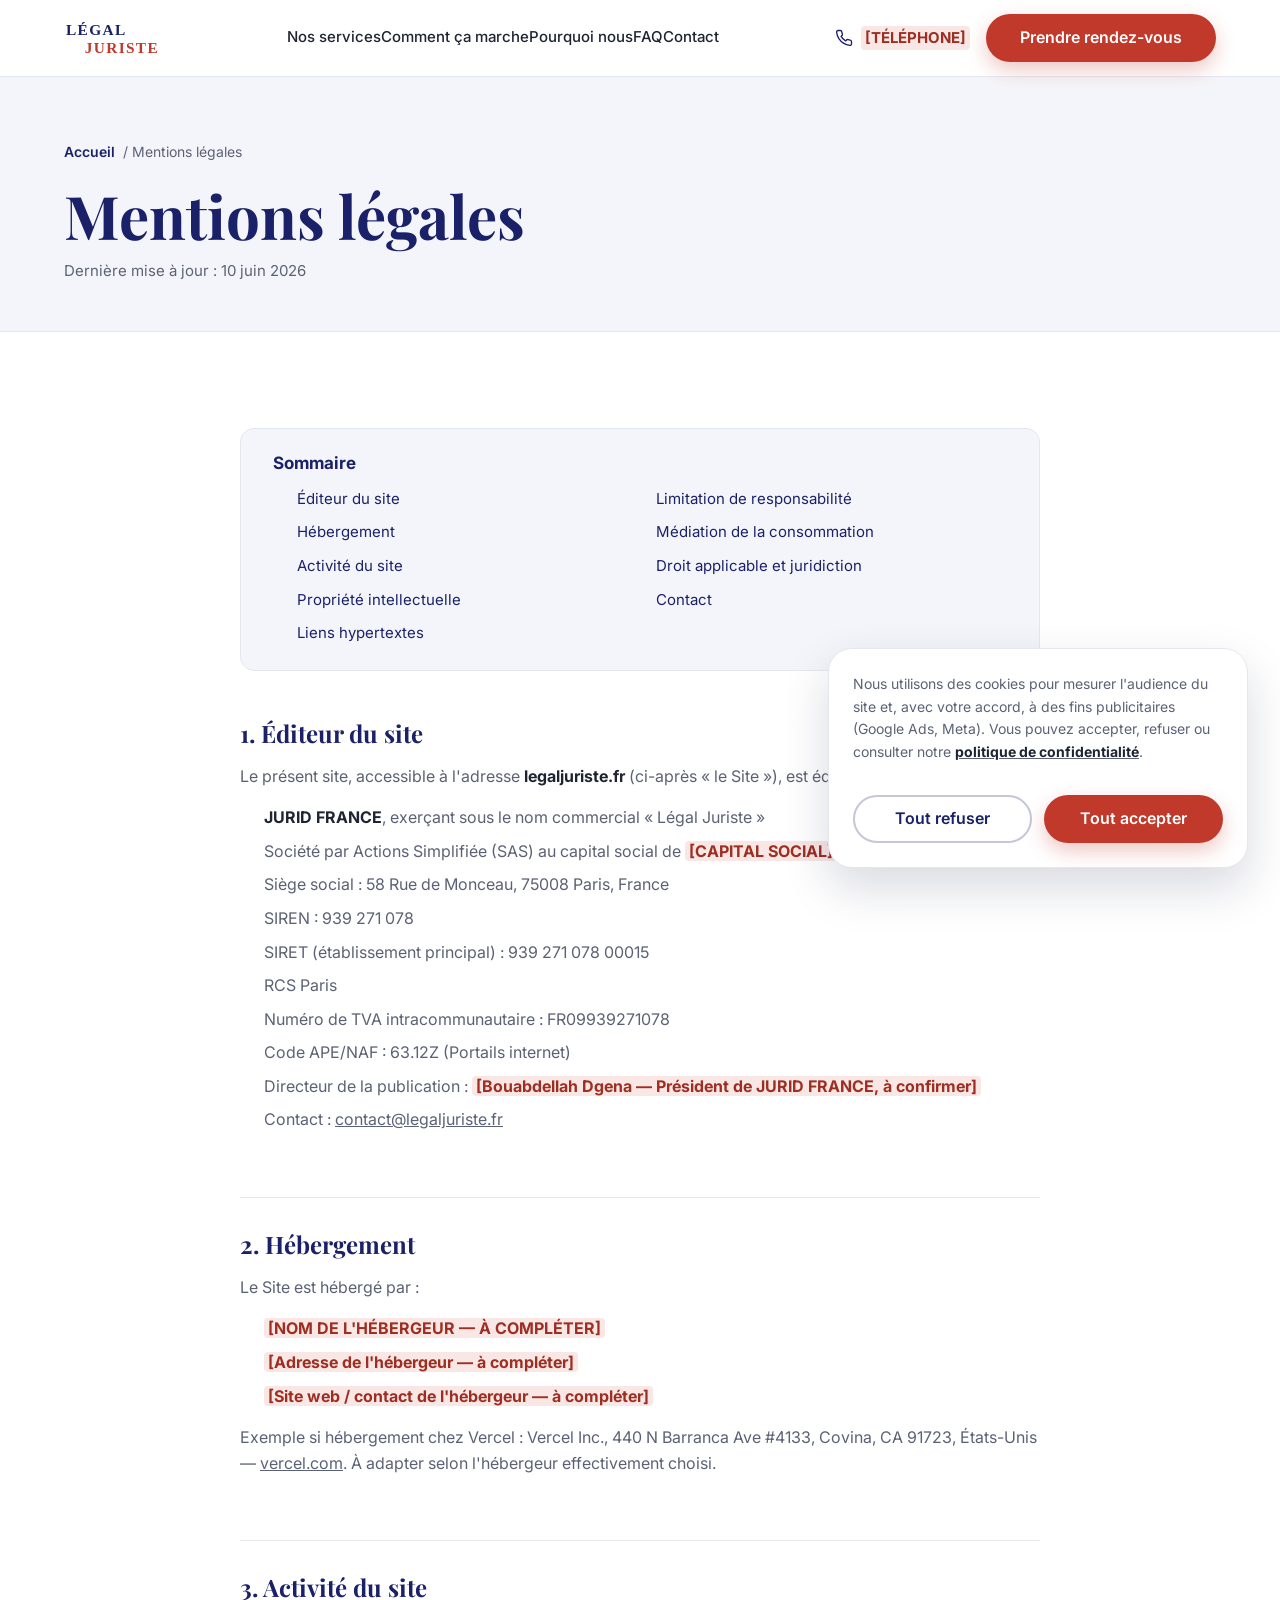
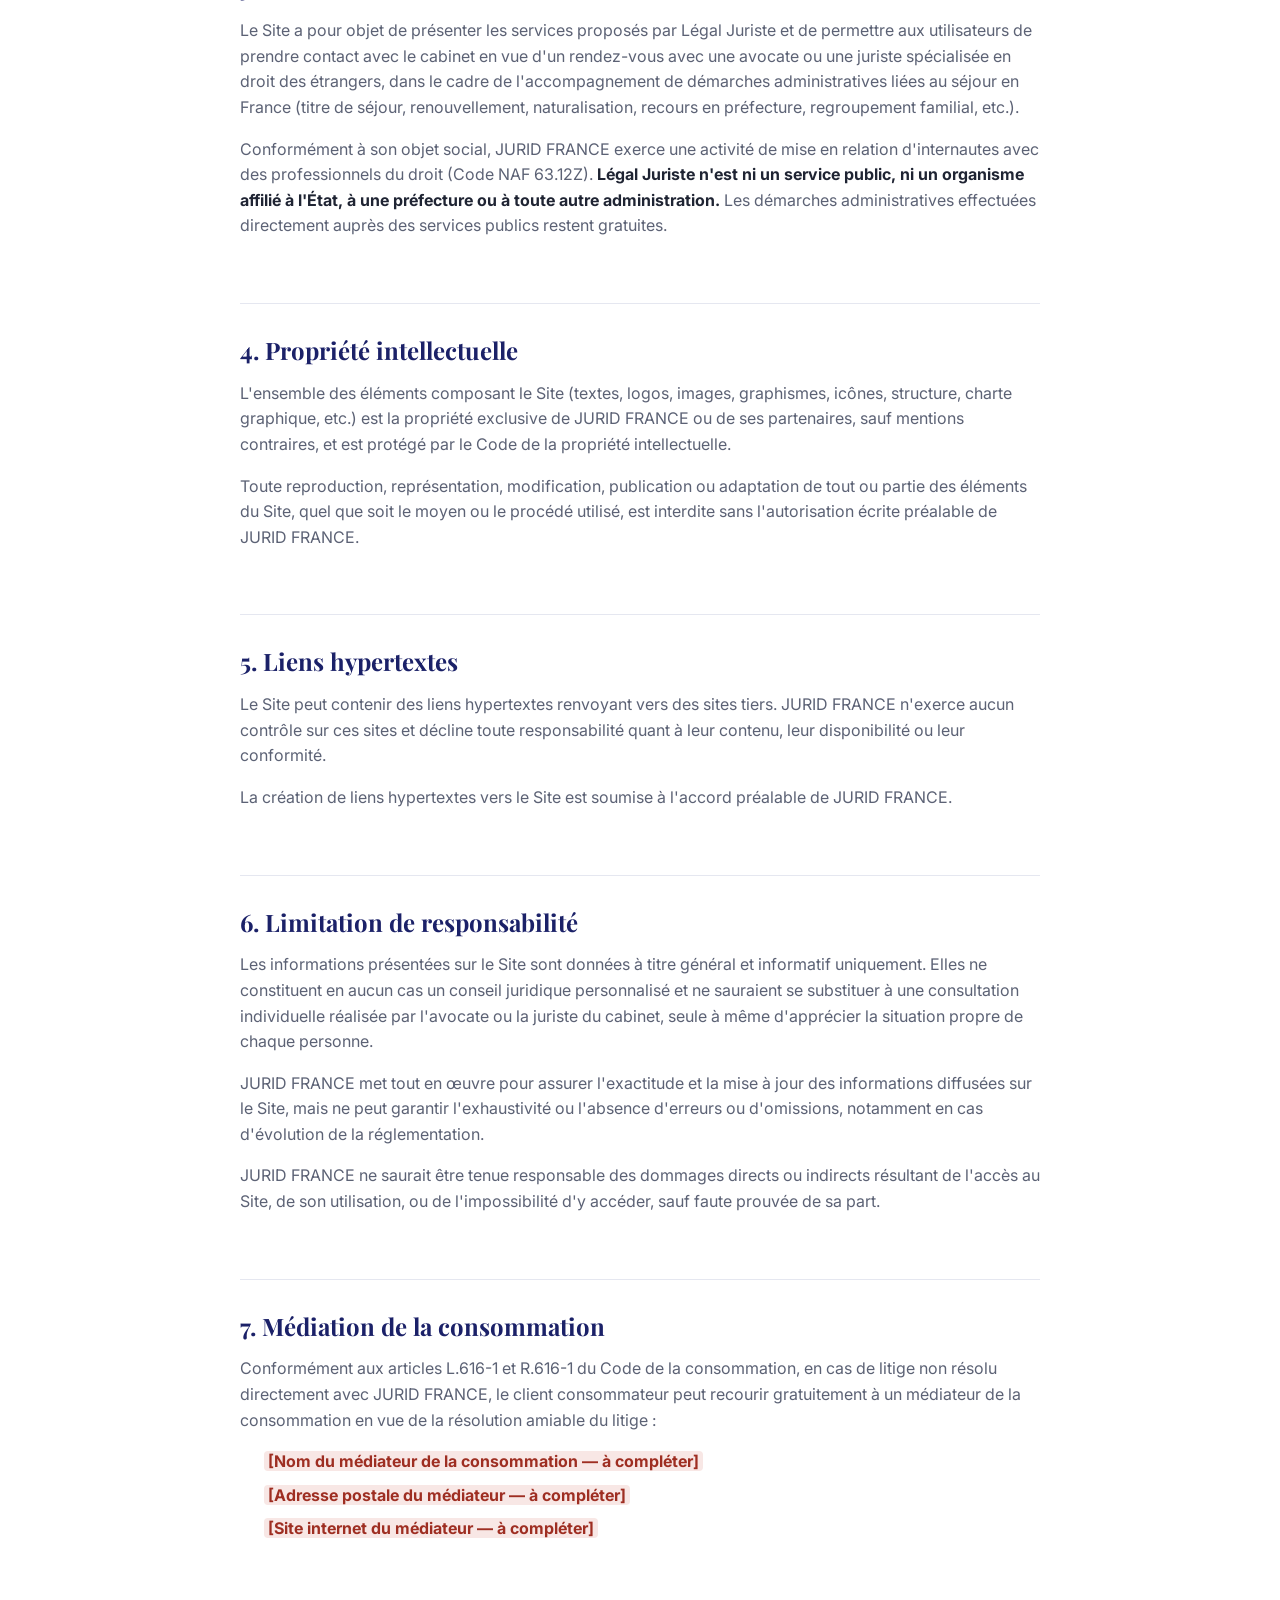
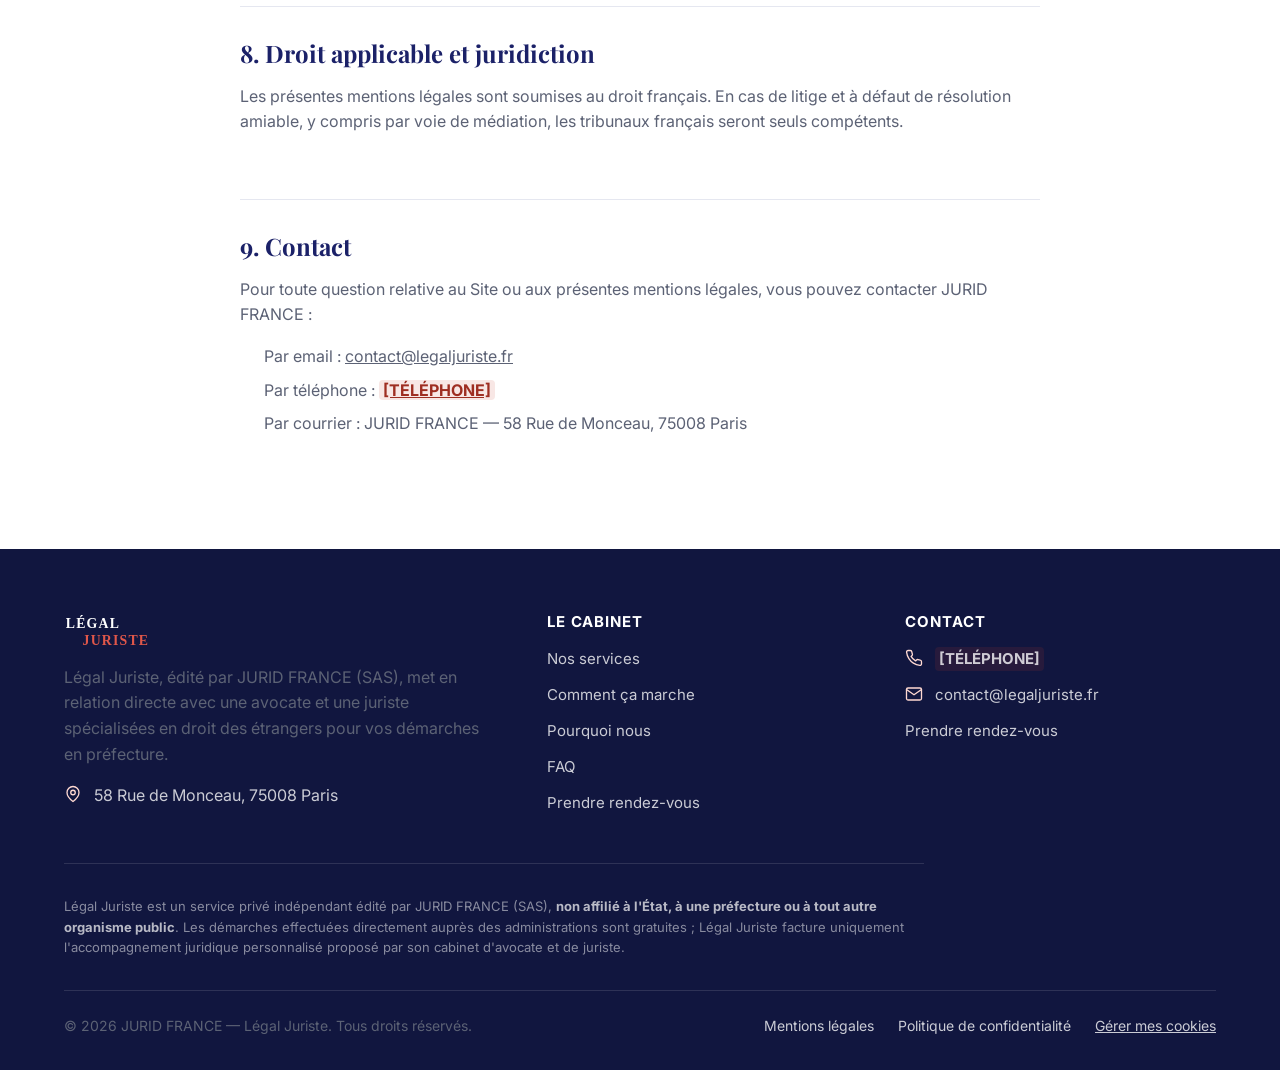
==== mentions-legales.html @ 2aa7ec44 "feat: site vitrine Légal Juriste (accueil, mentions légales, confidentialité) Mini-site statique pou" ====
<!DOCTYPE html>
<html lang="fr">
<head>
  <meta charset="UTF-8">
  <meta name="viewport" content="width=device-width, initial-scale=1">
  <title>Mentions légales — Légal Juriste</title>
  <meta name="description" content="Mentions légales du site Légal Juriste, édité par JURID FRANCE (SAS) : éditeur, hébergement, propriété intellectuelle, responsabilité, droit applicable.">
  <meta name="robots" content="noindex, follow">
  <link rel="canonical" href="https://www.legaljuriste.fr/mentions-legales.html">

  <link rel="icon" type="image/svg+xml" href="assets/favicon.svg">
  <link rel="apple-touch-icon" href="assets/logo-icon.svg">

  <link rel="preconnect" href="https://fonts.googleapis.com">
  <link rel="preconnect" href="https://fonts.gstatic.com" crossorigin>
  <link href="https://fonts.googleapis.com/css2?family=Inter:wght@400;500;600;700&family=Playfair+Display:wght@700;800&display=swap" rel="stylesheet">

  <link rel="stylesheet" href="css/style.css">
</head>
<body>
  <a class="skip-link" href="#main-content">Aller au contenu principal</a>

  <!-- ============ HEADER ============ -->
  <header class="site-header">
    <div class="container">
      <nav class="nav" aria-label="Navigation principale">
        <a class="nav__brand" href="index.html">
          <img src="assets/logo-full.svg" alt="Légal Juriste">
        </a>

        <div class="nav__panel" id="navPanel">
          <ul class="nav__links">
            <li><a href="index.html#services">Nos services</a></li>
            <li><a href="index.html#comment-ca-marche">Comment ça marche</a></li>
            <li><a href="index.html#pourquoi">Pourquoi nous</a></li>
            <li><a href="index.html#faq">FAQ</a></li>
            <li><a href="index.html#contact">Contact</a></li>
          </ul>
          <div class="nav__panel-cta">
            <a href="index.html#contact" class="btn btn-primary btn-block">Prendre rendez-vous</a>
          </div>
        </div>

        <div class="nav__actions">
          <a class="nav__phone" href="tel:+33184XXXXXX">
            <svg class="icon icon-sm" viewBox="0 0 24 24" aria-hidden="true"><path d="M22 16.92v3a2 2 0 0 1-2.18 2 19.79 19.79 0 0 1-8.63-3.07 19.5 19.5 0 0 1-6-6 19.79 19.79 0 0 1-3.07-8.67A2 2 0 0 1 4.11 2h3a2 2 0 0 1 2 1.72 12.84 12.84 0 0 0 .7 2.81 2 2 0 0 1-.45 2.11L8.09 9.91a16 16 0 0 0 6 6l1.27-1.27a2 2 0 0 1 2.11-.45 12.84 12.84 0 0 0 2.81.7A2 2 0 0 1 22 16.92Z"/></svg>
            <span class="placeholder">[TÉLÉPHONE]</span>
          </a>
          <a href="index.html#contact" class="btn btn-primary nav__cta">Prendre rendez-vous</a>
          <button class="nav__toggle" id="navToggle" aria-expanded="false" aria-controls="navPanel" aria-label="Ouvrir le menu">
            <svg class="icon icon-menu" viewBox="0 0 24 24" aria-hidden="true"><line x1="4" y1="6" x2="20" y2="6"/><line x1="4" y1="12" x2="20" y2="12"/><line x1="4" y1="18" x2="20" y2="18"/></svg>
            <svg class="icon icon-close" viewBox="0 0 24 24" aria-hidden="true"><line x1="6" y1="6" x2="18" y2="18"/><line x1="18" y1="6" x2="6" y2="18"/></svg>
          </button>
        </div>
      </nav>
    </div>
  </header>

  <main id="main-content">
    <!-- ============ PAGE HERO ============ -->
    <section class="page-hero">
      <div class="container">
        <p class="breadcrumb"><a href="index.html">Accueil</a> / Mentions légales</p>
        <h1>Mentions légales</h1>
        <p class="page-updated">Dernière mise à jour : 10 juin 2026</p>
      </div>
    </section>

    <!-- ============ CONTENU ============ -->
    <section class="section">
      <div class="container">
        <div class="legal-content">

          <nav class="legal-toc" aria-label="Sommaire">
            <h2>Sommaire</h2>
            <ol>
              <li><a href="#editeur">Éditeur du site</a></li>
              <li><a href="#hebergement">Hébergement</a></li>
              <li><a href="#activite">Activité du site</a></li>
              <li><a href="#propriete">Propriété intellectuelle</a></li>
              <li><a href="#liens">Liens hypertextes</a></li>
              <li><a href="#responsabilite">Limitation de responsabilité</a></li>
              <li><a href="#mediation">Médiation de la consommation</a></li>
              <li><a href="#droit">Droit applicable et juridiction</a></li>
              <li><a href="#contact-legal">Contact</a></li>
            </ol>
          </nav>

          <section id="editeur">
            <h2>1. Éditeur du site</h2>
            <p>Le présent site, accessible à l'adresse <strong>legaljuriste.fr</strong> (ci-après « le Site »), est édité par :</p>
            <ul>
              <li><strong>JURID FRANCE</strong>, exerçant sous le nom commercial « Légal Juriste »</li>
              <li>Société par Actions Simplifiée (SAS) au capital social de <span class="placeholder">[CAPITAL SOCIAL] €</span></li>
              <li>Siège social : 58 Rue de Monceau, 75008 Paris, France</li>
              <li>SIREN : 939 271 078</li>
              <li>SIRET (établissement principal) : 939 271 078 00015</li>
              <li>RCS Paris</li>
              <li>Numéro de TVA intracommunautaire : FR09939271078</li>
              <li>Code APE/NAF : 63.12Z (Portails internet)</li>
              <li>Directeur de la publication : <span class="placeholder">[Bouabdellah Dgena — Président de JURID FRANCE, à confirmer]</span></li>
              <li>Contact : <a href="mailto:contact@legaljuriste.fr">contact@legaljuriste.fr</a></li>
            </ul>
          </section>

          <section id="hebergement">
            <h2>2. Hébergement</h2>
            <p>Le Site est hébergé par :</p>
            <ul>
              <li><span class="placeholder">[NOM DE L'HÉBERGEUR — À COMPLÉTER]</span></li>
              <li><span class="placeholder">[Adresse de l'hébergeur — à compléter]</span></li>
              <li><span class="placeholder">[Site web / contact de l'hébergeur — à compléter]</span></li>
            </ul>
            <p>Exemple si hébergement chez Vercel : Vercel Inc., 440 N Barranca Ave #4133, Covina, CA 91723, États-Unis — <a href="https://vercel.com" target="_blank" rel="noopener">vercel.com</a>. À adapter selon l'hébergeur effectivement choisi.</p>
          </section>

          <section id="activite">
            <h2>3. Activité du site</h2>
            <p>Le Site a pour objet de présenter les services proposés par Légal Juriste et de permettre aux utilisateurs de prendre contact avec le cabinet en vue d'un rendez-vous avec une avocate ou une juriste spécialisée en droit des étrangers, dans le cadre de l'accompagnement de démarches administratives liées au séjour en France (titre de séjour, renouvellement, naturalisation, recours en préfecture, regroupement familial, etc.).</p>
            <p>Conformément à son objet social, JURID FRANCE exerce une activité de mise en relation d'internautes avec des professionnels du droit (Code NAF 63.12Z). <strong>Légal Juriste n'est ni un service public, ni un organisme affilié à l'État, à une préfecture ou à toute autre administration.</strong> Les démarches administratives effectuées directement auprès des services publics restent gratuites.</p>
          </section>

          <section id="propriete">
            <h2>4. Propriété intellectuelle</h2>
            <p>L'ensemble des éléments composant le Site (textes, logos, images, graphismes, icônes, structure, charte graphique, etc.) est la propriété exclusive de JURID FRANCE ou de ses partenaires, sauf mentions contraires, et est protégé par le Code de la propriété intellectuelle.</p>
            <p>Toute reproduction, représentation, modification, publication ou adaptation de tout ou partie des éléments du Site, quel que soit le moyen ou le procédé utilisé, est interdite sans l'autorisation écrite préalable de JURID FRANCE.</p>
          </section>

          <section id="liens">
            <h2>5. Liens hypertextes</h2>
            <p>Le Site peut contenir des liens hypertextes renvoyant vers des sites tiers. JURID FRANCE n'exerce aucun contrôle sur ces sites et décline toute responsabilité quant à leur contenu, leur disponibilité ou leur conformité.</p>
            <p>La création de liens hypertextes vers le Site est soumise à l'accord préalable de JURID FRANCE.</p>
          </section>

          <section id="responsabilite">
            <h2>6. Limitation de responsabilité</h2>
            <p>Les informations présentées sur le Site sont données à titre général et informatif uniquement. Elles ne constituent en aucun cas un conseil juridique personnalisé et ne sauraient se substituer à une consultation individuelle réalisée par l'avocate ou la juriste du cabinet, seule à même d'apprécier la situation propre de chaque personne.</p>
            <p>JURID FRANCE met tout en œuvre pour assurer l'exactitude et la mise à jour des informations diffusées sur le Site, mais ne peut garantir l'exhaustivité ou l'absence d'erreurs ou d'omissions, notamment en cas d'évolution de la réglementation.</p>
            <p>JURID FRANCE ne saurait être tenue responsable des dommages directs ou indirects résultant de l'accès au Site, de son utilisation, ou de l'impossibilité d'y accéder, sauf faute prouvée de sa part.</p>
          </section>

          <section id="mediation">
            <h2>7. Médiation de la consommation</h2>
            <p>Conformément aux articles L.616-1 et R.616-1 du Code de la consommation, en cas de litige non résolu directement avec JURID FRANCE, le client consommateur peut recourir gratuitement à un médiateur de la consommation en vue de la résolution amiable du litige :</p>
            <ul>
              <li><span class="placeholder">[Nom du médiateur de la consommation — à compléter]</span></li>
              <li><span class="placeholder">[Adresse postale du médiateur — à compléter]</span></li>
              <li><span class="placeholder">[Site internet du médiateur — à compléter]</span></li>
            </ul>
          </section>

          <section id="droit">
            <h2>8. Droit applicable et juridiction</h2>
            <p>Les présentes mentions légales sont soumises au droit français. En cas de litige et à défaut de résolution amiable, y compris par voie de médiation, les tribunaux français seront seuls compétents.</p>
          </section>

          <section id="contact-legal">
            <h2>9. Contact</h2>
            <p>Pour toute question relative au Site ou aux présentes mentions légales, vous pouvez contacter JURID FRANCE :</p>
            <ul>
              <li>Par email : <a href="mailto:contact@legaljuriste.fr">contact@legaljuriste.fr</a></li>
              <li>Par téléphone : <a href="tel:+33184XXXXXX" class="placeholder">[TÉLÉPHONE]</a></li>
              <li>Par courrier : JURID FRANCE — 58 Rue de Monceau, 75008 Paris</li>
            </ul>
          </section>

        </div>
      </div>
    </section>
  </main>

  <!-- ============ FOOTER ============ -->
  <footer class="site-footer">
    <div class="container">
      <div class="footer-grid">
        <div>
          <div class="footer-brand">
            <img src="assets/logo-full-light.svg" alt="Légal Juriste">
          </div>
          <p>Légal Juriste, édité par JURID FRANCE (SAS), met en relation directe avec une avocate et une juriste spécialisées en droit des étrangers pour vos démarches en préfecture.</p>
          <div class="footer-contact-item">
            <svg class="icon icon-sm" viewBox="0 0 24 24" aria-hidden="true"><path d="M20 10c0 6-8 12-8 12s-8-6-8-12a8 8 0 0 1 16 0Z"/><circle cx="12" cy="10" r="3"/></svg>
            <span>58 Rue de Monceau, 75008 Paris</span>
          </div>
        </div>

        <div class="footer-col">
          <h4>Le cabinet</h4>
          <ul>
            <li><a href="index.html#services">Nos services</a></li>
            <li><a href="index.html#comment-ca-marche">Comment ça marche</a></li>
            <li><a href="index.html#pourquoi">Pourquoi nous</a></li>
            <li><a href="index.html#faq">FAQ</a></li>
            <li><a href="index.html#contact">Prendre rendez-vous</a></li>
          </ul>
        </div>

        <div class="footer-col">
          <h4>Contact</h4>
          <ul>
            <li class="footer-contact-item">
              <svg class="icon icon-sm" viewBox="0 0 24 24" aria-hidden="true"><path d="M22 16.92v3a2 2 0 0 1-2.18 2 19.79 19.79 0 0 1-8.63-3.07 19.5 19.5 0 0 1-6-6 19.79 19.79 0 0 1-3.07-8.67A2 2 0 0 1 4.11 2h3a2 2 0 0 1 2 1.72 12.84 12.84 0 0 0 .7 2.81 2 2 0 0 1-.45 2.11L8.09 9.91a16 16 0 0 0 6 6l1.27-1.27a2 2 0 0 1 2.11-.45 12.84 12.84 0 0 0 2.81.7A2 2 0 0 1 22 16.92Z"/></svg>
              <a href="tel:+33184XXXXXX" class="placeholder">[TÉLÉPHONE]</a>
            </li>
            <li class="footer-contact-item">
              <svg class="icon icon-sm" viewBox="0 0 24 24" aria-hidden="true"><rect x="2" y="4" width="20" height="16" rx="2"/><path d="m22 6-10 7L2 6"/></svg>
              <a href="mailto:contact@legaljuriste.fr">contact@legaljuriste.fr</a>
            </li>
            <li><a href="index.html#contact">Prendre rendez-vous</a></li>
          </ul>
        </div>
      </div>

      <p class="footer-disclaimer">Légal Juriste est un service privé indépendant édité par JURID FRANCE (SAS), <strong style="color:rgba(255,255,255,0.7)">non affilié à l'État, à une préfecture ou à tout autre organisme public</strong>. Les démarches effectuées directement auprès des administrations sont gratuites ; Légal Juriste facture uniquement l'accompagnement juridique personnalisé proposé par son cabinet d'avocate et de juriste.</p>

      <div class="footer-bottom">
        <p style="margin:0">© 2026 JURID FRANCE — Légal Juriste. Tous droits réservés.</p>
        <div class="footer-bottom-links">
          <a href="mentions-legales.html">Mentions légales</a>
          <a href="politique-confidentialite.html">Politique de confidentialité</a>
          <button class="cookie-settings-link" id="cookieSettingsLink">Gérer mes cookies</button>
        </div>
      </div>
    </div>
  </footer>

  <!-- ============ COOKIE BANNER ============ -->
  <div class="cookie-banner" id="cookieBanner" role="dialog" aria-live="polite" aria-label="Gestion des cookies">
    <p class="cookie-banner__text">Nous utilisons des cookies pour mesurer l'audience du site et, avec votre accord, à des fins publicitaires (Google Ads, Meta). Vous pouvez accepter, refuser ou consulter notre <a href="politique-confidentialite.html"><strong>politique de confidentialité</strong></a>.</p>
    <div class="cookie-banner__actions">
      <button class="btn btn-outline" id="cookieRefuse">Tout refuser</button>
      <button class="btn btn-primary" id="cookieAccept">Tout accepter</button>
    </div>
  </div>

  <script src="js/main.js" defer></script>
</body>
</html>
---- css/style.css ----
/* =========================================================
   Légal Juriste — Design tokens & base styles
   ========================================================= */

:root {
  /* Colors */
  --color-navy: #1B2168;
  --color-navy-dark: #11163F;
  --color-navy-light: #2E3590;
  --color-red: #C0392B;
  --color-red-dark: #9E2E22;
  --color-red-light: #E0574A;
  --color-ink: #1F2433;
  --color-muted: #5C6275;
  --color-bg: #FFFFFF;
  --color-bg-alt: #F4F5FA;
  --color-border: #E5E7F0;
  --color-white: #FFFFFF;

  /* Typography */
  --font-serif: 'Playfair Display', Georgia, 'Times New Roman', serif;
  --font-sans: 'Inter', -apple-system, BlinkMacSystemFont, 'Segoe UI', Roboto, sans-serif;

  /* Spacing scale (4/8 rhythm) */
  --space-1: 4px;
  --space-2: 8px;
  --space-3: 12px;
  --space-4: 16px;
  --space-5: 24px;
  --space-6: 32px;
  --space-7: 48px;
  --space-8: 64px;
  --space-9: 96px;

  /* Radii */
  --radius-sm: 8px;
  --radius-md: 14px;
  --radius-lg: 24px;
  --radius-full: 999px;

  /* Shadows */
  --shadow-sm: 0 1px 2px rgba(17, 22, 63, 0.06);
  --shadow-md: 0 8px 24px rgba(17, 22, 63, 0.08);
  --shadow-lg: 0 20px 48px rgba(17, 22, 63, 0.16);

  /* Motion */
  --transition-fast: 150ms ease;
  --transition-base: 250ms ease;

  /* Layers */
  --z-header: 100;
  --z-overlay: 200;
  --z-cookie: 300;
}

/* =========================================================
   Reset & base
   ========================================================= */

*, *::before, *::after { box-sizing: border-box; }

html {
  scroll-behavior: smooth;
  -webkit-text-size-adjust: 100%;
}

body {
  margin: 0;
  font-family: var(--font-sans);
  font-size: 16px;
  line-height: 1.6;
  color: var(--color-ink);
  background: var(--color-bg);
  -webkit-font-smoothing: antialiased;
  text-rendering: optimizeLegibility;
}

img, svg { display: block; max-width: 100%; }

a { color: inherit; }

button { font: inherit; }

ul, ol { margin: 0; padding: 0; }

li { list-style: none; }

input, textarea, select { font-family: inherit; }

@media (prefers-reduced-motion: reduce) {
  html { scroll-behavior: auto; }
  *, *::before, *::after {
    animation-duration: 0.01ms !important;
    animation-iteration-count: 1 !important;
    transition-duration: 0.01ms !important;
    scroll-behavior: auto !important;
  }
}

/* =========================================================
   Accessibility helpers
   ========================================================= */

.sr-only {
  position: absolute;
  width: 1px; height: 1px;
  padding: 0; margin: -1px;
  overflow: hidden;
  clip: rect(0, 0, 0, 0);
  white-space: nowrap;
  border: 0;
}

.skip-link {
  position: absolute;
  left: -9999px;
  top: 0;
  z-index: 1000;
  background: var(--color-navy);
  color: #fff;
  padding: var(--space-3) var(--space-5);
  border-radius: 0 0 var(--radius-sm) 0;
  font-weight: 600;
  text-decoration: none;
}

.skip-link:focus {
  left: 0;
}

:focus-visible {
  outline: 3px solid var(--color-red);
  outline-offset: 2px;
  border-radius: 4px;
}

/* =========================================================
   Typography
   ========================================================= */

h1, h2, h3, h4 {
  font-family: var(--font-serif);
  color: var(--color-navy);
  line-height: 1.2;
  font-weight: 700;
  margin: 0 0 var(--space-4);
}

h1 { font-size: clamp(2.25rem, 5vw + 1rem, 3.75rem); }
h2 { font-size: clamp(1.75rem, 3vw + 1rem, 2.625rem); }
h3 { font-size: 1.375rem; }
h4 { font-size: 1.125rem; }

p {
  margin: 0 0 var(--space-4);
  color: var(--color-muted);
}

p.lead {
  font-size: 1.125rem;
  color: var(--color-ink);
}

strong { color: var(--color-ink); }

.text-navy { color: var(--color-navy); }
.text-red { color: var(--color-red); }

/* =========================================================
   Layout helpers
   ========================================================= */

.container {
  width: 100%;
  max-width: 1200px;
  margin: 0 auto;
  padding: 0 var(--space-5);
}

.section {
  padding: var(--space-9) 0;
}

.section-tight {
  padding: var(--space-7) 0;
}

.section-alt {
  background: var(--color-bg-alt);
}

.section-dark {
  background: var(--color-navy);
  color: rgba(255, 255, 255, 0.92);
}

.section-dark h2,
.section-dark h3 {
  color: #fff;
}

.section-header {
  text-align: center;
  max-width: 720px;
  margin: 0 auto var(--space-7);
}

.section-header.align-left {
  text-align: left;
  margin-left: 0;
}

.eyebrow {
  display: inline-flex;
  align-items: center;
  gap: var(--space-2);
  font-family: var(--font-sans);
  font-weight: 700;
  letter-spacing: 0.08em;
  text-transform: uppercase;
  font-size: 0.75rem;
  color: var(--color-red);
  background: rgba(192, 57, 43, 0.08);
  padding: var(--space-1) var(--space-4);
  border-radius: var(--radius-full);
  margin-bottom: var(--space-4);
}

.section-dark .eyebrow {
  background: rgba(255, 255, 255, 0.12);
  color: #FFD9D2;
}

.grid {
  display: grid;
  gap: var(--space-5);
}

@media (min-width: 768px) {
  .grid-2 { grid-template-columns: repeat(2, 1fr); }
}

@media (min-width: 1024px) {
  .grid-3 { grid-template-columns: repeat(3, 1fr); }
  .grid-4 { grid-template-columns: repeat(4, 1fr); }
}

/* =========================================================
   Buttons
   ========================================================= */

.btn {
  display: inline-flex;
  align-items: center;
  justify-content: center;
  gap: var(--space-2);
  min-height: 48px;
  padding: 0 var(--space-6);
  border-radius: var(--radius-full);
  font-weight: 600;
  font-size: 1rem;
  text-decoration: none;
  border: 2px solid transparent;
  cursor: pointer;
  white-space: nowrap;
  touch-action: manipulation;
  transition: background var(--transition-fast), color var(--transition-fast),
    border-color var(--transition-fast), transform var(--transition-fast),
    box-shadow var(--transition-fast);
}

.btn:active { transform: scale(0.97); }

.btn-primary {
  background: var(--color-red);
  color: #fff;
  box-shadow: 0 8px 20px rgba(192, 57, 43, 0.28);
}

.btn-primary:hover { background: var(--color-red-dark); }

.btn-outline {
  background: transparent;
  border-color: rgba(27, 33, 104, 0.25);
  color: var(--color-navy);
}

.btn-outline:hover {
  background: var(--color-navy);
  color: #fff;
  border-color: var(--color-navy);
}

.section-dark .btn-outline {
  border-color: rgba(255, 255, 255, 0.35);
  color: #fff;
}

.section-dark .btn-outline:hover {
  background: #fff;
  color: var(--color-navy);
}

.btn-light {
  background: #fff;
  color: var(--color-navy);
}

.btn-light:hover { background: var(--color-bg-alt); }

.btn-block { width: 100%; }

.btn .icon { width: 20px; height: 20px; }

/* =========================================================
   Icons
   ========================================================= */

.icon {
  width: 24px;
  height: 24px;
  flex: none;
  fill: none;
  stroke: currentColor;
  stroke-width: 1.75;
  stroke-linecap: round;
  stroke-linejoin: round;
}

.icon-sm { width: 18px; height: 18px; }
.icon-lg { width: 32px; height: 32px; }

/* =========================================================
   Header / Nav
   ========================================================= */

.site-header {
  position: sticky;
  top: 0;
  z-index: var(--z-header);
  background: rgba(255, 255, 255, 0.92);
  backdrop-filter: blur(10px);
  -webkit-backdrop-filter: blur(10px);
  border-bottom: 1px solid var(--color-border);
}

.nav {
  display: flex;
  align-items: center;
  justify-content: space-between;
  min-height: 76px;
  gap: var(--space-5);
}

.nav__brand {
  display: flex;
  align-items: center;
  gap: var(--space-3);
  text-decoration: none;
  flex: none;
}

.nav__brand img {
  height: 40px;
  width: auto;
}

.nav__links {
  display: none;
  list-style: none;
  gap: var(--space-6);
  margin: 0;
  padding: 0;
}

.nav__links a {
  text-decoration: none;
  font-weight: 500;
  font-size: 0.9375rem;
  color: var(--color-ink);
  padding: var(--space-2) 0;
  border-bottom: 2px solid transparent;
  transition: color var(--transition-fast), border-color var(--transition-fast);
}

.nav__links a:hover,
.nav__links a:focus-visible {
  color: var(--color-navy);
  border-color: var(--color-red);
}

.nav__actions {
  display: flex;
  align-items: center;
  gap: var(--space-4);
}

.nav__phone {
  display: none;
  align-items: center;
  gap: var(--space-2);
  text-decoration: none;
  font-weight: 600;
  color: var(--color-navy);
  font-size: 0.9375rem;
  white-space: nowrap;
}

.nav__cta {
  display: none;
}

.nav__toggle {
  display: inline-flex;
  align-items: center;
  justify-content: center;
  width: 44px;
  height: 44px;
  border-radius: var(--radius-sm);
  border: 1.5px solid var(--color-border);
  background: #fff;
  cursor: pointer;
  color: var(--color-navy);
  flex: none;
}

.nav__toggle .icon-close { display: none; }
.nav__toggle[aria-expanded="true"] .icon-menu { display: none; }
.nav__toggle[aria-expanded="true"] .icon-close { display: block; }

.nav__panel {
  display: none;
  position: absolute;
  top: 100%;
  left: 0;
  right: 0;
  background: #fff;
  border-bottom: 1px solid var(--color-border);
  box-shadow: var(--shadow-md);
}

.nav__panel[data-open="true"] {
  display: block;
}

.nav__panel .nav__links {
  display: flex;
  flex-direction: column;
  gap: 0;
  padding: var(--space-3) 0;
}

.nav__panel .nav__links a {
  display: block;
  padding: var(--space-4) var(--space-5);
  border-bottom: 1px solid var(--color-border);
  border-left: 3px solid transparent;
}

.nav__panel .nav__links a:hover,
.nav__panel .nav__links a:focus-visible {
  border-left-color: var(--color-red);
  background: var(--color-bg-alt);
}

.nav__panel-cta {
  padding: var(--space-4) var(--space-5) var(--space-5);
}

@media (min-width: 1024px) {
  .nav__links {
    display: flex;
    align-items: center;
  }

  .nav__panel {
    display: contents;
  }

  .nav__panel .nav__links {
    flex-direction: row;
    padding: 0;
  }

  .nav__panel .nav__links a {
    padding: var(--space-2) 0;
    border: none;
    border-bottom: 2px solid transparent;
  }

  .nav__panel .nav__links a:hover,
  .nav__panel .nav__links a:focus-visible {
    background: none;
    border-bottom-color: var(--color-red);
  }

  .nav__panel-cta { display: none; }

  .nav__toggle { display: none; }

  .nav__phone { display: inline-flex; }

  .nav__cta { display: inline-flex; }
}

/* =========================================================
   Hero
   ========================================================= */

.hero {
  position: relative;
  overflow: hidden;
  padding: var(--space-8) 0 var(--space-9);
  background: linear-gradient(180deg, #F4F5FA 0%, #FFFFFF 100%);
}

.hero__inner {
  display: grid;
  gap: var(--space-8);
  align-items: center;
}

@media (min-width: 1024px) {
  .hero__inner {
    grid-template-columns: 1.05fr 0.95fr;
    gap: var(--space-9);
  }
}

.hero__title {
  margin-bottom: var(--space-5);
}

.hero__title em {
  font-style: normal;
  color: var(--color-red);
}

.hero__actions {
  display: flex;
  flex-wrap: wrap;
  gap: var(--space-4);
  margin-top: var(--space-6);
}

.hero__trust {
  display: flex;
  flex-wrap: wrap;
  gap: var(--space-3) var(--space-6);
  margin-top: var(--space-7);
  padding-top: var(--space-6);
  border-top: 1px solid var(--color-border);
}

.hero__trust-item {
  display: flex;
  align-items: center;
  gap: var(--space-2);
  font-size: 0.875rem;
  font-weight: 600;
  color: var(--color-navy);
}

.hero__trust-item .icon {
  color: var(--color-red);
  width: 20px;
  height: 20px;
}

/* Hero visual card */

.hero__visual {
  position: relative;
}

.appointment-card {
  position: relative;
  background: #fff;
  border-radius: var(--radius-lg);
  border: 1px solid var(--color-border);
  box-shadow: var(--shadow-lg);
  padding: var(--space-6);
  max-width: 420px;
  margin: 0 auto;
}

.appointment-card__header {
  display: flex;
  align-items: center;
  gap: var(--space-4);
  padding-bottom: var(--space-5);
  border-bottom: 1px solid var(--color-border);
  margin-bottom: var(--space-5);
}

.appointment-card__avatars {
  display: flex;
}

.avatar {
  width: 48px;
  height: 48px;
  border-radius: var(--radius-full);
  display: flex;
  align-items: center;
  justify-content: center;
  font-family: var(--font-serif);
  font-weight: 700;
  font-size: 1.125rem;
  color: #fff;
  border: 3px solid #fff;
}

.avatar--navy { background: var(--color-navy); }
.avatar--red { background: var(--color-red); margin-left: -16px; }

.appointment-card__title {
  margin: 0;
  font-size: 1.0625rem;
  color: var(--color-ink);
  font-family: var(--font-sans);
  font-weight: 700;
}

.appointment-card__subtitle {
  margin: 0;
  font-size: 0.875rem;
  color: var(--color-muted);
}

.appointment-card__row {
  display: flex;
  align-items: center;
  gap: var(--space-3);
  padding: var(--space-3) 0;
  font-size: 0.9375rem;
  color: var(--color-ink);
  font-weight: 500;
}

.appointment-card__row .icon {
  color: var(--color-navy);
  flex: none;
}

.appointment-card__badge {
  display: inline-flex;
  align-items: center;
  gap: var(--space-2);
  margin-top: var(--space-5);
  padding: var(--space-3) var(--space-4);
  border-radius: var(--radius-md);
  background: rgba(46, 204, 113, 0.12);
  color: #1E8449;
  font-weight: 700;
  font-size: 0.875rem;
}

.appointment-card__badge .icon { color: #1E8449; }

.hero__floating {
  position: absolute;
  border-radius: var(--radius-full);
  filter: blur(40px);
  opacity: 0.35;
  z-index: -1;
}

.hero__floating--1 {
  width: 280px; height: 280px;
  background: var(--color-navy-light);
  top: -60px; right: -60px;
}

.hero__floating--2 {
  width: 220px; height: 220px;
  background: var(--color-red-light);
  bottom: -60px; left: -40px;
}

/* =========================================================
   Trust badges bar
   ========================================================= */

.badges {
  display: grid;
  grid-template-columns: 1fr;
  gap: var(--space-5);
}

@media (min-width: 640px) {
  .badges { grid-template-columns: repeat(2, 1fr); }
}

@media (min-width: 1024px) {
  .badges { grid-template-columns: repeat(4, 1fr); }
}

.badge {
  display: flex;
  gap: var(--space-4);
  align-items: flex-start;
  padding: var(--space-5);
  background: #fff;
  border: 1px solid var(--color-border);
  border-radius: var(--radius-md);
  transition: transform var(--transition-base), box-shadow var(--transition-base);
}

.badge:hover {
  transform: translateY(-3px);
  box-shadow: var(--shadow-md);
}

.badge__icon {
  flex: none;
  width: 48px;
  height: 48px;
  border-radius: var(--radius-md);
  background: rgba(27, 33, 104, 0.08);
  color: var(--color-navy);
  display: flex;
  align-items: center;
  justify-content: center;
}

.badge h3 {
  font-family: var(--font-sans);
  font-size: 1rem;
  margin: 0 0 var(--space-1);
  color: var(--color-ink);
}

.badge p {
  margin: 0;
  font-size: 0.875rem;
}

/* =========================================================
   Services
   ========================================================= */

.services-grid {
  display: grid;
  grid-template-columns: 1fr;
  gap: var(--space-5);
}

@media (min-width: 640px) {
  .services-grid { grid-template-columns: repeat(2, 1fr); }
}

@media (min-width: 1024px) {
  .services-grid { grid-template-columns: repeat(3, 1fr); }
}

.service-card {
  display: flex;
  flex-direction: column;
  gap: var(--space-3);
  background: #fff;
  border: 1px solid var(--color-border);
  border-radius: var(--radius-lg);
  padding: var(--space-6);
  transition: transform var(--transition-base), box-shadow var(--transition-base), border-color var(--transition-base);
}

.service-card:hover {
  transform: translateY(-4px);
  box-shadow: var(--shadow-md);
  border-color: rgba(192, 57, 43, 0.25);
}

.service-card__icon {
  width: 56px;
  height: 56px;
  border-radius: var(--radius-md);
  background: var(--color-navy);
  color: #fff;
  display: flex;
  align-items: center;
  justify-content: center;
  margin-bottom: var(--space-2);
}

.service-card h3 { margin-bottom: var(--space-1); }

.service-card p { margin-bottom: var(--space-2); flex: 1; }

.service-card__link {
  margin-top: auto;
  display: inline-flex;
  align-items: center;
  gap: var(--space-2);
  font-weight: 700;
  font-size: 0.9375rem;
  color: var(--color-red);
  text-decoration: none;
}

.service-card__link .icon {
  width: 18px; height: 18px;
  transition: transform var(--transition-fast);
}

.service-card__link:hover .icon { transform: translateX(4px); }

/* =========================================================
   Steps (Comment ça marche)
   ========================================================= */

.steps {
  display: grid;
  gap: var(--space-6);
  counter-reset: step;
}

@media (min-width: 768px) {
  .steps { grid-template-columns: repeat(3, 1fr); }
}

.step {
  position: relative;
  padding: var(--space-6);
  background: #fff;
  border: 1px solid var(--color-border);
  border-radius: var(--radius-lg);
  display: flex;
  flex-direction: column;
  gap: var(--space-2);
}

.step__number {
  font-family: var(--font-serif);
  font-size: 2.25rem;
  font-weight: 700;
  color: var(--color-red);
  line-height: 1;
  margin-bottom: var(--space-2);
}

.step__icon {
  width: 48px;
  height: 48px;
  border-radius: var(--radius-full);
  background: rgba(27, 33, 104, 0.08);
  color: var(--color-navy);
  display: flex;
  align-items: center;
  justify-content: center;
  margin-bottom: var(--space-3);
}

.step h3 { margin-bottom: var(--space-1); }
.step p { margin: 0; }

.step::after {
  content: "";
  position: absolute;
  top: var(--space-6);
  right: calc(var(--space-6) * -1 - 2px);
  width: var(--space-6);
  height: 2px;
  background: var(--color-border);
  display: none;
}

@media (min-width: 768px) {
  .step:not(:last-child)::after { display: block; }
}

/* =========================================================
   Why us
   ========================================================= */

.why-grid {
  display: grid;
  gap: var(--space-6);
}

@media (min-width: 1024px) {
  .why-grid { grid-template-columns: repeat(2, 1fr); }
}

.why-item {
  display: flex;
  gap: var(--space-4);
  align-items: flex-start;
}

.why-item__icon {
  flex: none;
  width: 56px;
  height: 56px;
  border-radius: var(--radius-md);
  background: rgba(255, 255, 255, 0.1);
  color: #FFD9D2;
  display: flex;
  align-items: center;
  justify-content: center;
}

.section:not(.section-dark) .why-item__icon {
  background: rgba(192, 57, 43, 0.1);
  color: var(--color-red);
}

.why-item h3 { margin-bottom: var(--space-1); }
.why-item p { margin: 0; }

.section-dark .why-item p { color: rgba(255, 255, 255, 0.72); }

/* =========================================================
   FAQ Accordion
   ========================================================= */

.accordion {
  display: flex;
  flex-direction: column;
  gap: var(--space-3);
  max-width: 820px;
  margin: 0 auto;
}

.accordion-item {
  background: #fff;
  border: 1px solid var(--color-border);
  border-radius: var(--radius-md);
  overflow: hidden;
}

.accordion-trigger {
  width: 100%;
  display: flex;
  justify-content: space-between;
  align-items: center;
  gap: var(--space-4);
  padding: var(--space-5);
  min-height: 44px;
  background: none;
  border: none;
  text-align: left;
  font-weight: 700;
  font-size: 1.0625rem;
  font-family: var(--font-sans);
  color: var(--color-ink);
  cursor: pointer;
}

.accordion-trigger .icon {
  flex: none;
  color: var(--color-red);
  transition: transform var(--transition-base);
}

.accordion-item[data-open="true"] .accordion-trigger .icon {
  transform: rotate(180deg);
}

.accordion-panel {
  display: grid;
  grid-template-rows: 0fr;
  transition: grid-template-rows var(--transition-base);
}

.accordion-item[data-open="true"] .accordion-panel {
  grid-template-rows: 1fr;
}

.accordion-panel-inner {
  overflow: hidden;
}

.accordion-panel-inner > div {
  padding: 0 var(--space-5) var(--space-5);
}

.accordion-panel-inner p,
.accordion-panel-inner ul {
  margin: 0 0 var(--space-3);
  color: var(--color-muted);
}

.accordion-panel-inner ul {
  padding-left: var(--space-5);
  list-style: disc;
}

.accordion-panel-inner p:last-child,
.accordion-panel-inner ul:last-child { margin-bottom: 0; }

/* =========================================================
   Contact / RDV
   ========================================================= */

.contact-grid {
  display: grid;
  grid-template-columns: minmax(0, 1fr);
  gap: var(--space-7);
}

@media (min-width: 1024px) {
  .contact-grid {
    grid-template-columns: minmax(0, 1fr) minmax(0, 1.1fr);
    align-items: start;
  }
}

.contact-info-card {
  background: var(--color-navy);
  color: #fff;
  border-radius: var(--radius-lg);
  padding: var(--space-7);
}

.contact-info-card h2 { color: #fff; }

.contact-info-list {
  display: flex;
  flex-direction: column;
  gap: var(--space-5);
  margin-top: var(--space-6);
}

.contact-info-item {
  display: flex;
  gap: var(--space-4);
  align-items: flex-start;
}

.contact-info-item .icon {
  flex: none;
  color: #FFD9D2;
}

.contact-info-item a {
  color: #fff;
  text-decoration: none;
  font-weight: 600;
}

.contact-info-item a:hover { text-decoration: underline; }

.contact-info-item p { margin: 0; color: rgba(255, 255, 255, 0.72); font-size: 0.9375rem; }

.contact-form-card {
  background: #fff;
  border: 1px solid var(--color-border);
  border-radius: var(--radius-lg);
  padding: var(--space-7);
  box-shadow: var(--shadow-md);
}

.form-row {
  display: grid;
  gap: var(--space-4);
  margin-bottom: var(--space-4);
}

@media (min-width: 640px) {
  .form-row--2 { grid-template-columns: repeat(2, 1fr); }
}

.form-group label {
  display: block;
  font-weight: 600;
  font-size: 0.9375rem;
  margin-bottom: var(--space-2);
  color: var(--color-ink);
}

.form-group .required { color: var(--color-red); }

.form-control {
  width: 100%;
  min-height: 48px;
  padding: var(--space-3) var(--space-4);
  border: 1.5px solid var(--color-border);
  border-radius: var(--radius-sm);
  font-size: 1rem;
  background: #fff;
  color: var(--color-ink);
  transition: border-color var(--transition-fast), box-shadow var(--transition-fast);
}

.form-control:focus {
  border-color: var(--color-navy);
  box-shadow: 0 0 0 4px rgba(27, 33, 104, 0.1);
  outline: none;
}

textarea.form-control {
  min-height: 120px;
  resize: vertical;
}

.form-checkbox {
  display: flex;
  gap: var(--space-3);
  align-items: flex-start;
  margin-bottom: var(--space-5);
}

.form-checkbox input {
  margin-top: 4px;
  width: 20px;
  height: 20px;
  flex: none;
  accent-color: var(--color-navy);
}

.form-checkbox label {
  font-size: 0.875rem;
  color: var(--color-muted);
  font-weight: 400;
}

.form-checkbox a { color: var(--color-navy); font-weight: 600; }

.form-hint {
  font-size: 0.8125rem;
  color: var(--color-muted);
  margin-top: var(--space-3);
  text-align: center;
}

/* =========================================================
   Footer
   ========================================================= */

.site-footer {
  background: var(--color-navy-dark);
  color: rgba(255, 255, 255, 0.78);
  padding: var(--space-8) 0 var(--space-6);
}

.site-footer a {
  color: rgba(255, 255, 255, 0.78);
  text-decoration: none;
  transition: color var(--transition-fast);
}

.site-footer a:hover,
.site-footer a:focus-visible { color: #fff; }

.footer-grid {
  display: grid;
  gap: var(--space-7);
}

@media (min-width: 768px) {
  .footer-grid { grid-template-columns: 1.4fr 1fr 1fr; }
}

.footer-brand {
  display: flex;
  align-items: center;
  gap: var(--space-3);
  margin-bottom: var(--space-4);
}

.footer-brand img { height: 36px; width: auto; }

.footer-brand span {
  font-family: var(--font-serif);
  font-size: 1.125rem;
  font-weight: 700;
  color: #fff;
}

.footer-col h4 {
  color: #fff;
  font-family: var(--font-sans);
  font-size: 0.9375rem;
  text-transform: uppercase;
  letter-spacing: 0.06em;
  margin-bottom: var(--space-4);
}

.footer-col ul {
  display: flex;
  flex-direction: column;
  gap: var(--space-3);
}

.footer-col li { font-size: 0.9375rem; }

.footer-contact-item {
  display: flex;
  gap: var(--space-3);
  align-items: flex-start;
}

.footer-contact-item .icon { flex: none; color: #FFD9D2; margin-top: 2px; }

.footer-disclaimer {
  margin-top: var(--space-7);
  padding-top: var(--space-6);
  border-top: 1px solid rgba(255, 255, 255, 0.12);
  font-size: 0.8125rem;
  line-height: 1.6;
  color: rgba(255, 255, 255, 0.5);
  max-width: 860px;
}

.footer-bottom {
  margin-top: var(--space-6);
  padding-top: var(--space-5);
  border-top: 1px solid rgba(255, 255, 255, 0.12);
  display: flex;
  flex-wrap: wrap;
  gap: var(--space-4);
  justify-content: space-between;
  align-items: center;
  font-size: 0.875rem;
  color: rgba(255, 255, 255, 0.5);
}

.footer-bottom-links {
  display: flex;
  gap: var(--space-5);
  flex-wrap: wrap;
}

.cookie-settings-link {
  background: none;
  border: none;
  padding: 0;
  cursor: pointer;
  font: inherit;
  color: rgba(255, 255, 255, 0.78);
  text-decoration: underline;
}

.cookie-settings-link:hover { color: #fff; }

/* =========================================================
   Cookie banner
   ========================================================= */

.cookie-banner {
  position: fixed;
  bottom: var(--space-4);
  left: var(--space-4);
  right: var(--space-4);
  z-index: var(--z-cookie);
  background: #fff;
  border: 1px solid var(--color-border);
  border-radius: var(--radius-lg);
  box-shadow: var(--shadow-lg);
  padding: var(--space-5);
  display: flex;
  flex-direction: column;
  gap: var(--space-4);
  transform: translateY(calc(100% + var(--space-6)));
  transition: transform var(--transition-base);
}

.cookie-banner[data-visible="true"] {
  transform: translateY(0);
}

.cookie-banner__text {
  font-size: 0.875rem;
  color: var(--color-muted);
}

.cookie-banner__text strong { color: var(--color-ink); }

.cookie-banner__actions {
  display: flex;
  gap: var(--space-3);
  flex-wrap: wrap;
}

.cookie-banner__actions .btn {
  flex: 1;
  min-width: 140px;
}

@media (min-width: 640px) {
  .cookie-banner {
    left: auto;
    right: var(--space-6);
    bottom: var(--space-6);
    max-width: 420px;
  }
}

/* =========================================================
   Page hero (legal pages)
   ========================================================= */

.page-hero {
  background: var(--color-bg-alt);
  padding: var(--space-8) 0 var(--space-6);
  border-bottom: 1px solid var(--color-border);
}

.page-hero h1 { margin-bottom: var(--space-2); }

.page-updated {
  font-size: 0.9375rem;
  color: var(--color-muted);
}

.breadcrumb {
  display: flex;
  align-items: center;
  gap: var(--space-2);
  font-size: 0.875rem;
  color: var(--color-muted);
  margin-bottom: var(--space-4);
}

.breadcrumb a {
  color: var(--color-navy);
  font-weight: 600;
  text-decoration: none;
}

.breadcrumb a:hover { text-decoration: underline; }

/* =========================================================
   Legal content typography
   ========================================================= */

.legal-content {
  max-width: 800px;
  margin: 0 auto;
}

.legal-content h2 {
  font-size: 1.5rem;
  margin-top: var(--space-8);
  padding-top: var(--space-6);
  border-top: 1px solid var(--color-border);
}

.legal-content section:first-of-type h2 {
  margin-top: var(--space-6);
  padding-top: 0;
  border-top: none;
}

.legal-content h3 {
  font-size: 1.125rem;
  color: var(--color-ink);
  margin-top: var(--space-5);
}

.legal-content p,
.legal-content li {
  color: var(--color-muted);
}

.legal-content ul {
  padding-left: var(--space-5);
  list-style: disc;
  margin-bottom: var(--space-4);
}

.legal-content li { margin-bottom: var(--space-2); }

.legal-content table {
  width: 100%;
  table-layout: fixed;
  border-collapse: collapse;
  margin: var(--space-5) 0;
  font-size: 0.9375rem;
}

.legal-content th,
.legal-content td {
  border: 1px solid var(--color-border);
  padding: var(--space-3) var(--space-4);
  text-align: left;
  vertical-align: top;
  overflow-wrap: break-word;
}

.legal-content th {
  background: var(--color-bg-alt);
  font-family: var(--font-serif);
  color: var(--color-navy);
}

.legal-toc {
  background: var(--color-bg-alt);
  border: 1px solid var(--color-border);
  border-radius: var(--radius-md);
  padding: var(--space-5) var(--space-6);
  margin-bottom: var(--space-7);
}

.legal-toc h2 {
  font-size: 1.0625rem;
  font-family: var(--font-sans);
  margin: 0 0 var(--space-3);
  border: none;
  padding: 0;
}

.legal-toc ol {
  list-style: decimal;
  padding-left: var(--space-5);
  columns: 1;
  gap: var(--space-2);
}

@media (min-width: 768px) {
  .legal-toc ol { columns: 2; }
}

.legal-toc li {
  margin-bottom: var(--space-2);
  break-inside: avoid;
}

.legal-toc a {
  color: var(--color-navy);
  text-decoration: none;
  font-size: 0.9375rem;
}

.legal-toc a:hover { text-decoration: underline; }

.placeholder {
  background: rgba(192, 57, 43, 0.12);
  color: var(--color-red-dark);
  padding: 0 4px;
  border-radius: 4px;
  font-weight: 700;
}

/* =========================================================
   Reveal-on-scroll
   ========================================================= */

.reveal {
  opacity: 0;
  transform: translateY(24px);
  transition: opacity 0.6s ease, transform 0.6s ease;
}

.reveal.is-visible {
  opacity: 1;
  transform: none;
}

@media (prefers-reduced-motion: reduce) {
  .reveal { opacity: 1; transform: none; transition: none; }
}

/* =========================================================
   Misc
   ========================================================= */

.no-scroll { overflow: hidden; }

hr.divider {
  border: none;
  border-top: 1px solid var(--color-border);
  margin: var(--space-7) 0;
}
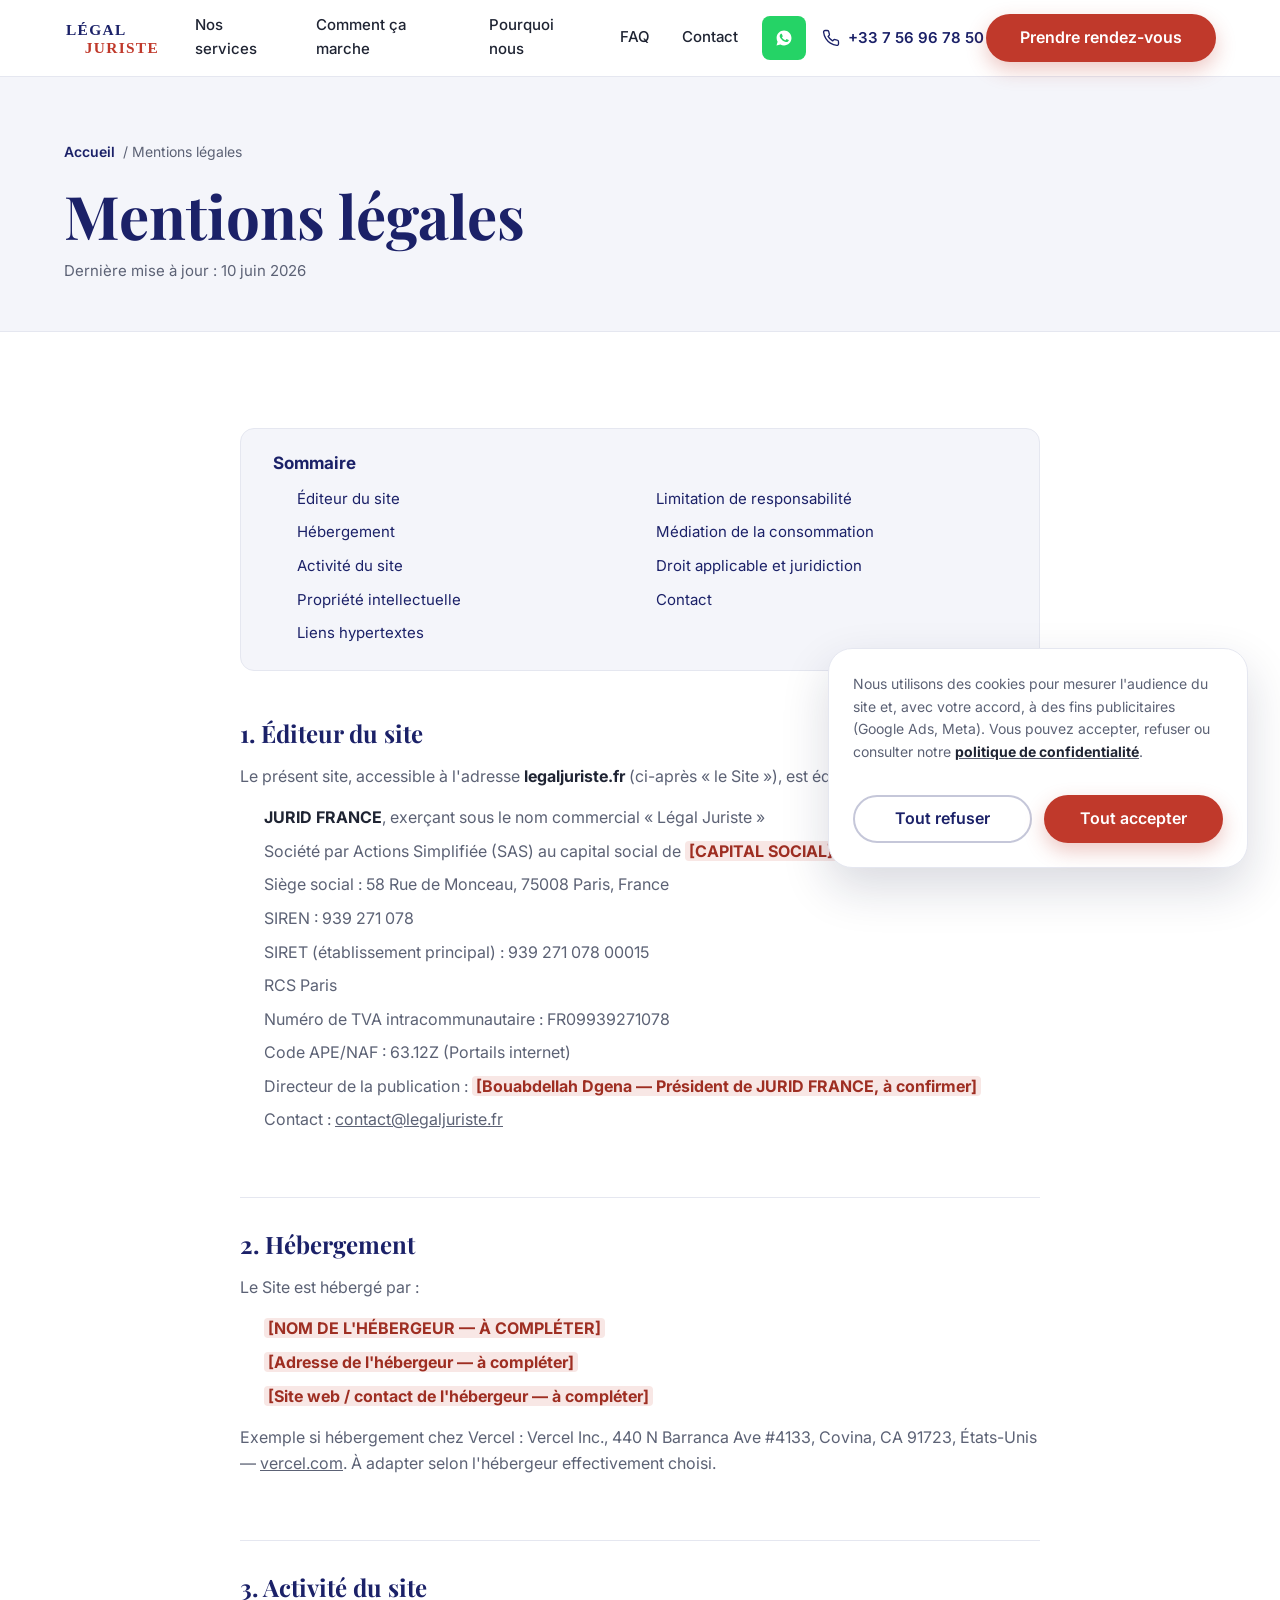
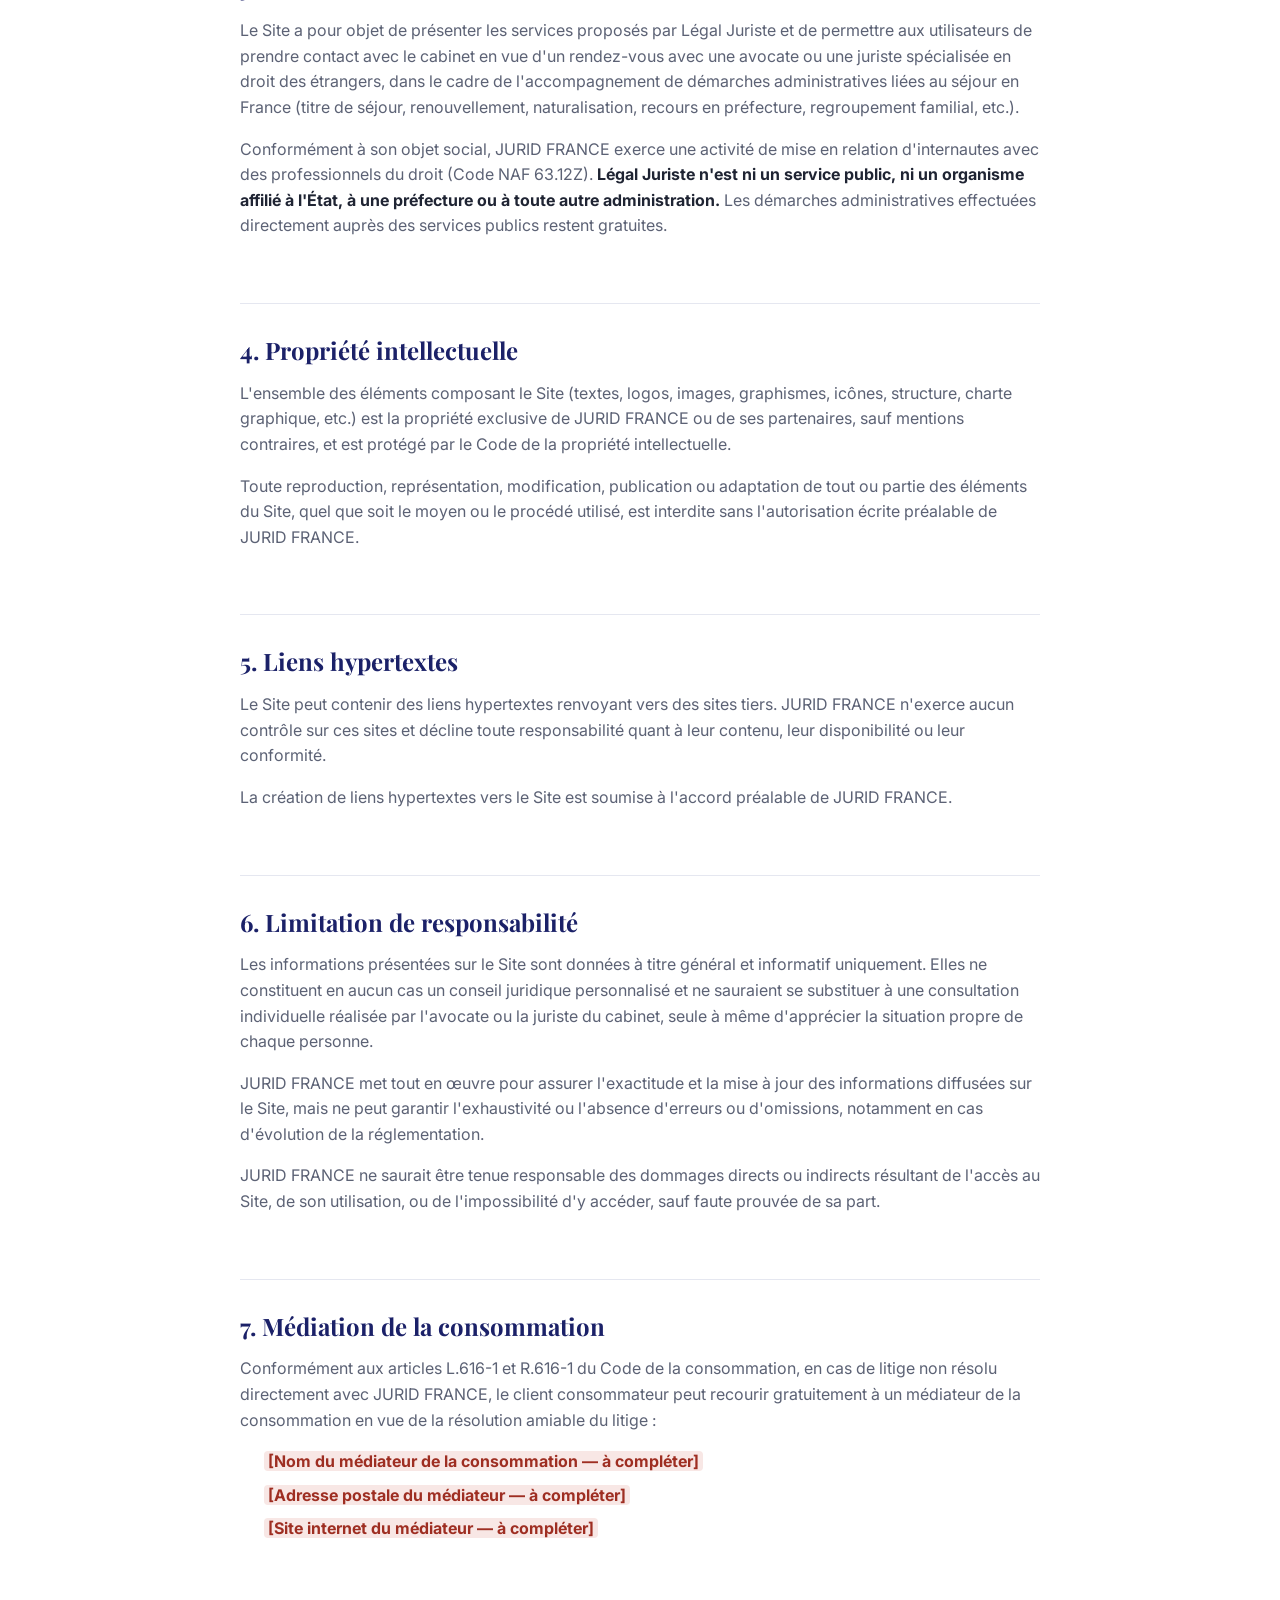
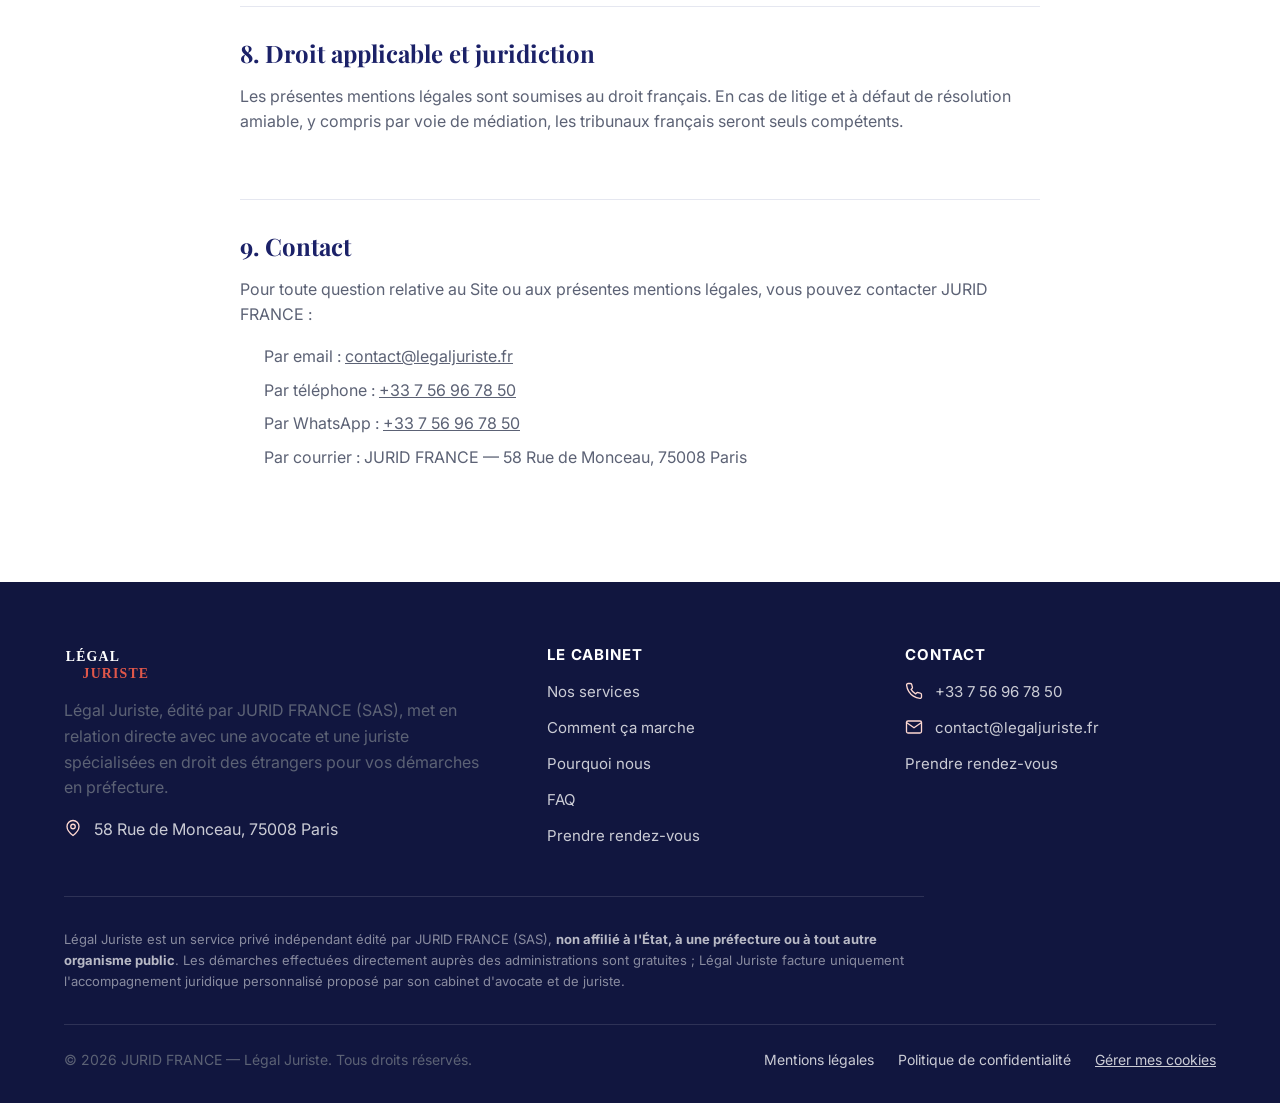
==== commit da7266b9: "Ajout WhatsApp, mention consultation 89€, fix espacement navbar - Ajout bouton/lien WhatsApp (+33 7 " ====
--- a/mentions-legales.html
+++ b/mentions-legales.html
@@ -42,9 +42,12 @@
         </div>
 
         <div class="nav__actions">
-          <a class="nav__phone" href="tel:+33184XXXXXX">
+          <a class="nav__whatsapp" href="https://wa.me/33756967850" target="_blank" rel="noopener" aria-label="Contacter sur WhatsApp">
+            <svg class="icon icon-sm" viewBox="0 0 24 24" fill="currentColor" aria-hidden="true"><path d="M12.04 2C6.58 2 2.13 6.45 2.13 11.91c0 1.85.5 3.58 1.36 5.07L2 22l5.21-1.36a9.9 9.9 0 0 0 4.83 1.23h.01c5.46 0 9.91-4.45 9.91-9.91C21.96 6.45 17.5 2 12.04 2zm5.78 14.07c-.24.68-1.4 1.3-1.93 1.34-.5.04-1.03.27-3.46-.72-2.93-1.18-4.83-4.13-4.98-4.32-.15-.2-1.2-1.6-1.2-3.05 0-1.46.77-2.17 1.04-2.47.27-.3.6-.37.8-.37.2 0 .4 0 .57.01.18.01.43-.07.67.51.25.6.85 2.07.92 2.22.07.15.12.33.02.53-.1.2-.15.32-.3.5-.15.18-.31.4-.45.54-.15.15-.3.31-.13.6.17.3.77 1.27 1.65 2.06 1.13 1.01 2.09 1.32 2.39 1.47.3.15.47.13.65-.08.18-.2.75-.87.95-1.17.2-.3.4-.25.67-.15.27.1 1.73.82 2.03.97.3.15.5.22.57.35.07.13.07.75-.17 1.43z"/></svg>
+          </a>
+          <a class="nav__phone" href="tel:+33756967850">
             <svg class="icon icon-sm" viewBox="0 0 24 24" aria-hidden="true"><path d="M22 16.92v3a2 2 0 0 1-2.18 2 19.79 19.79 0 0 1-8.63-3.07 19.5 19.5 0 0 1-6-6 19.79 19.79 0 0 1-3.07-8.67A2 2 0 0 1 4.11 2h3a2 2 0 0 1 2 1.72 12.84 12.84 0 0 0 .7 2.81 2 2 0 0 1-.45 2.11L8.09 9.91a16 16 0 0 0 6 6l1.27-1.27a2 2 0 0 1 2.11-.45 12.84 12.84 0 0 0 2.81.7A2 2 0 0 1 22 16.92Z"/></svg>
-            <span class="placeholder">[TÉLÉPHONE]</span>
+            <span>+33 7 56 96 78 50</span>
           </a>
           <a href="index.html#contact" class="btn btn-primary nav__cta">Prendre rendez-vous</a>
           <button class="nav__toggle" id="navToggle" aria-expanded="false" aria-controls="navPanel" aria-label="Ouvrir le menu">
@@ -159,7 +162,8 @@
             <p>Pour toute question relative au Site ou aux présentes mentions légales, vous pouvez contacter JURID FRANCE :</p>
             <ul>
               <li>Par email : <a href="mailto:contact@legaljuriste.fr">contact@legaljuriste.fr</a></li>
-              <li>Par téléphone : <a href="tel:+33184XXXXXX" class="placeholder">[TÉLÉPHONE]</a></li>
+              <li>Par téléphone : <a href="tel:+33756967850">+33 7 56 96 78 50</a></li>
+              <li>Par WhatsApp : <a href="https://wa.me/33756967850" target="_blank" rel="noopener">+33 7 56 96 78 50</a></li>
               <li>Par courrier : JURID FRANCE — 58 Rue de Monceau, 75008 Paris</li>
             </ul>
           </section>
@@ -200,7 +204,7 @@
           <ul>
             <li class="footer-contact-item">
               <svg class="icon icon-sm" viewBox="0 0 24 24" aria-hidden="true"><path d="M22 16.92v3a2 2 0 0 1-2.18 2 19.79 19.79 0 0 1-8.63-3.07 19.5 19.5 0 0 1-6-6 19.79 19.79 0 0 1-3.07-8.67A2 2 0 0 1 4.11 2h3a2 2 0 0 1 2 1.72 12.84 12.84 0 0 0 .7 2.81 2 2 0 0 1-.45 2.11L8.09 9.91a16 16 0 0 0 6 6l1.27-1.27a2 2 0 0 1 2.11-.45 12.84 12.84 0 0 0 2.81.7A2 2 0 0 1 22 16.92Z"/></svg>
-              <a href="tel:+33184XXXXXX" class="placeholder">[TÉLÉPHONE]</a>
+              <a href="tel:+33756967850">+33 7 56 96 78 50</a>
             </li>
             <li class="footer-contact-item">
               <svg class="icon icon-sm" viewBox="0 0 24 24" aria-hidden="true"><rect x="2" y="4" width="20" height="16" rx="2"/><path d="m22 6-10 7L2 6"/></svg>
--- a/css/style.css
+++ b/css/style.css
@@ -406,6 +406,29 @@
   white-space: nowrap;
 }
 
+.nav__whatsapp {
+  display: inline-flex;
+  align-items: center;
+  justify-content: center;
+  width: 44px;
+  height: 44px;
+  border-radius: var(--radius-sm);
+  background: #25D366;
+  color: #fff;
+  flex: none;
+  transition: filter var(--transition-fast);
+}
+
+.nav__whatsapp:hover,
+.nav__whatsapp:focus-visible {
+  filter: brightness(0.92);
+}
+
+.nav__whatsapp .icon {
+  fill: currentColor;
+  stroke: none;
+}
+
 .nav__cta {
   display: none;
 }
@@ -480,6 +503,7 @@
   .nav__panel .nav__links {
     flex-direction: row;
     padding: 0;
+    gap: var(--space-6);
   }
 
   .nav__panel .nav__links a {
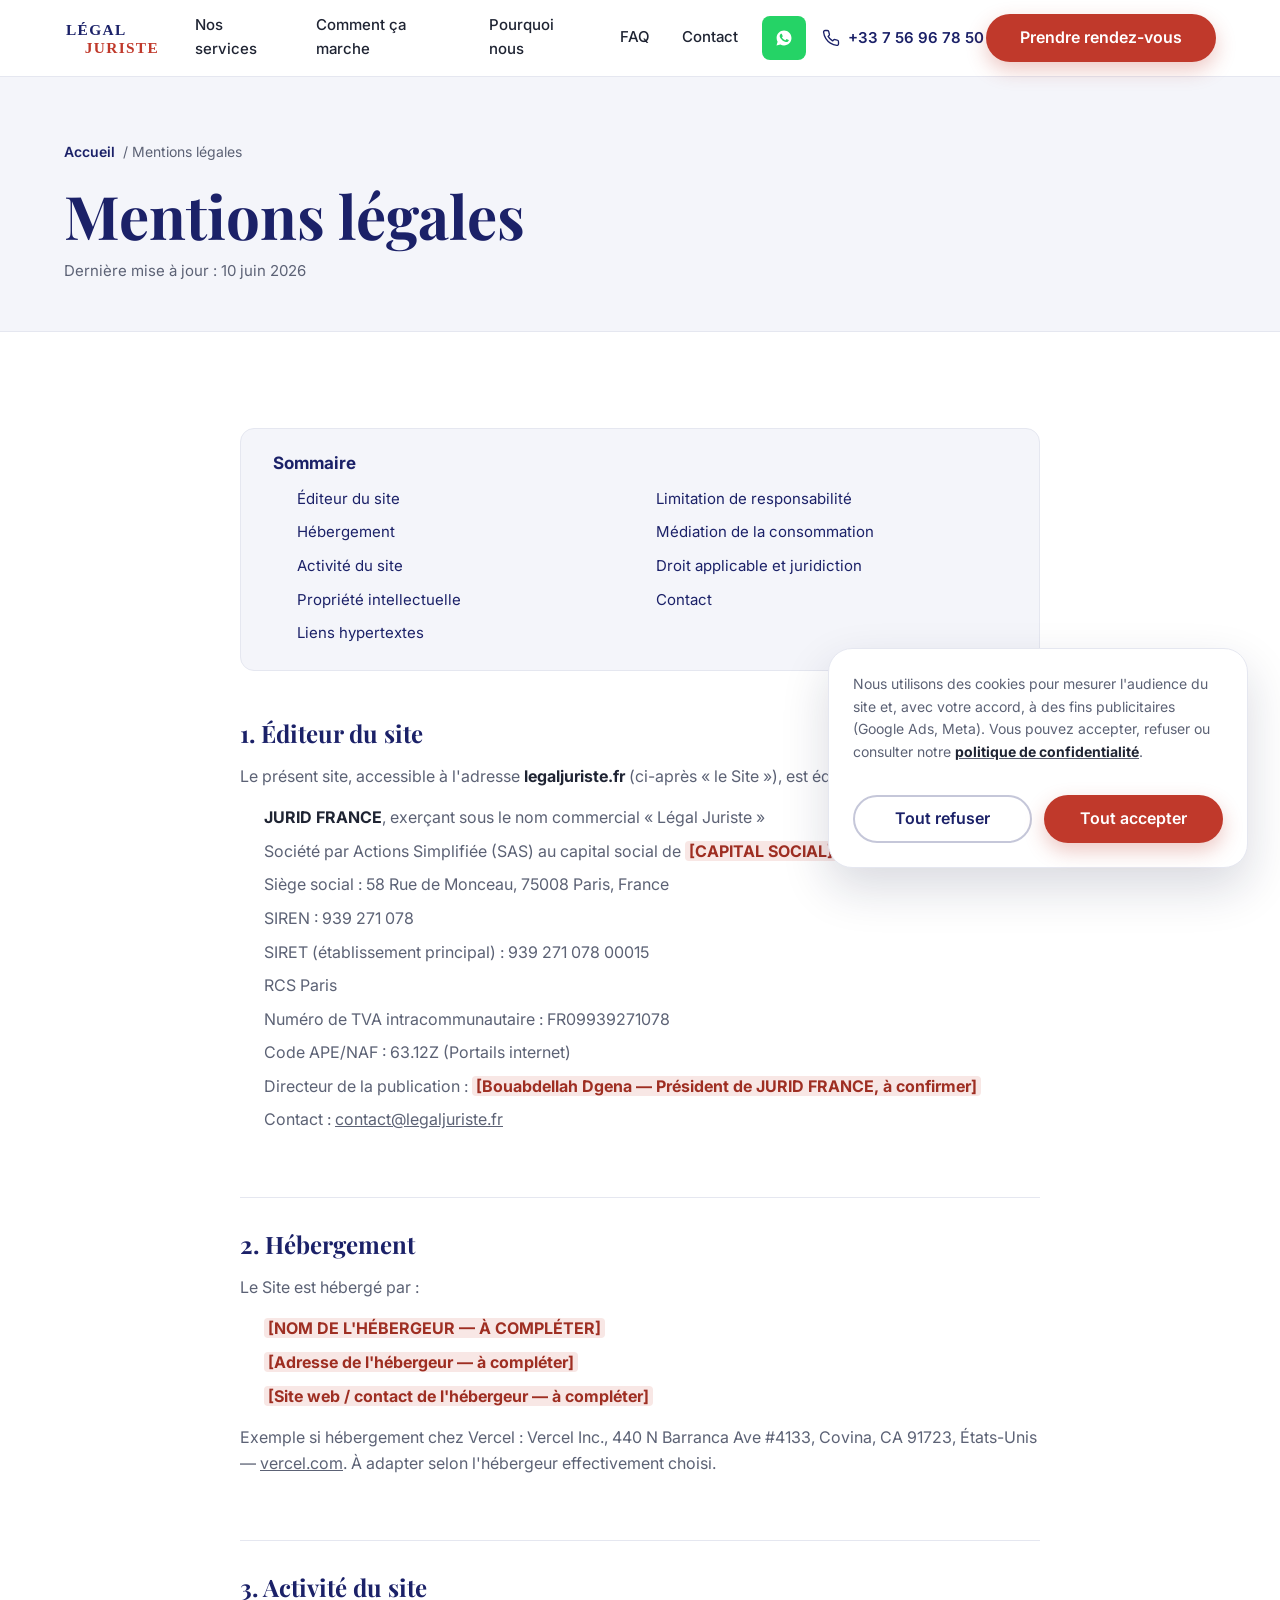
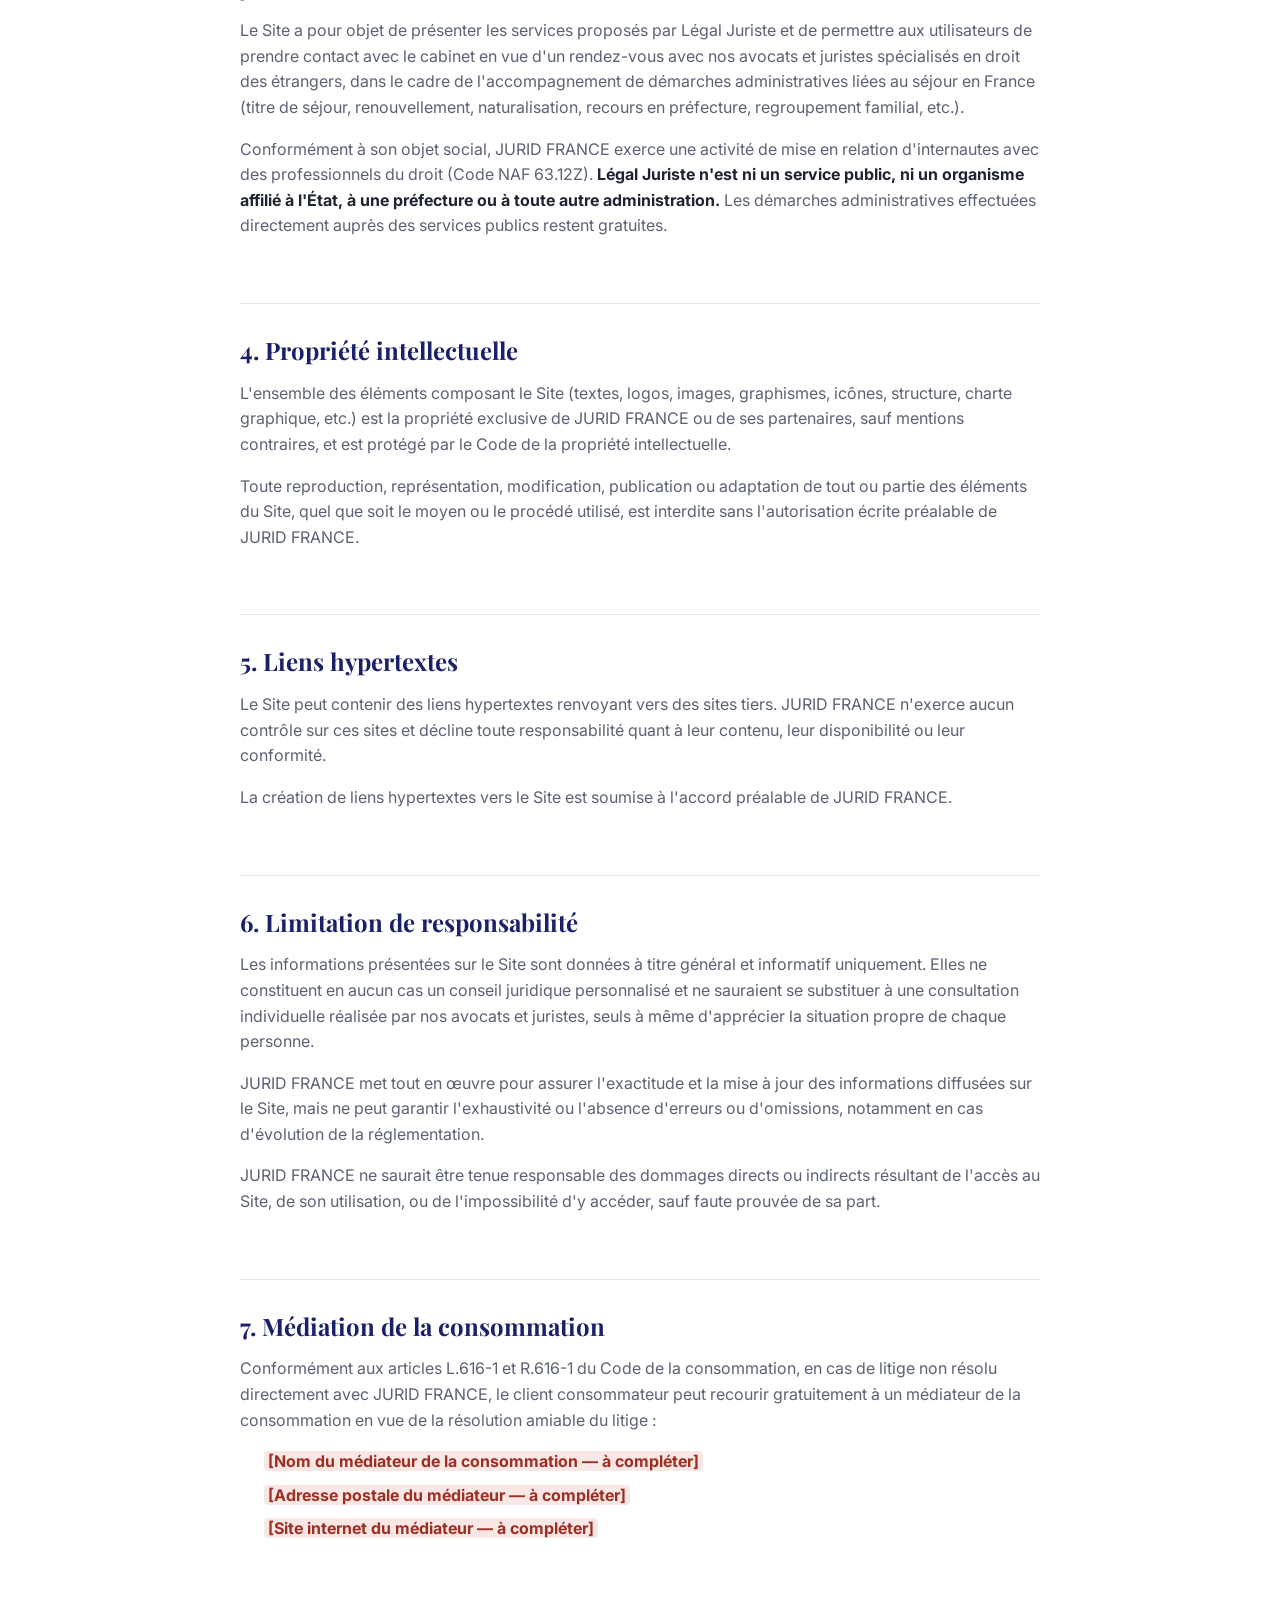
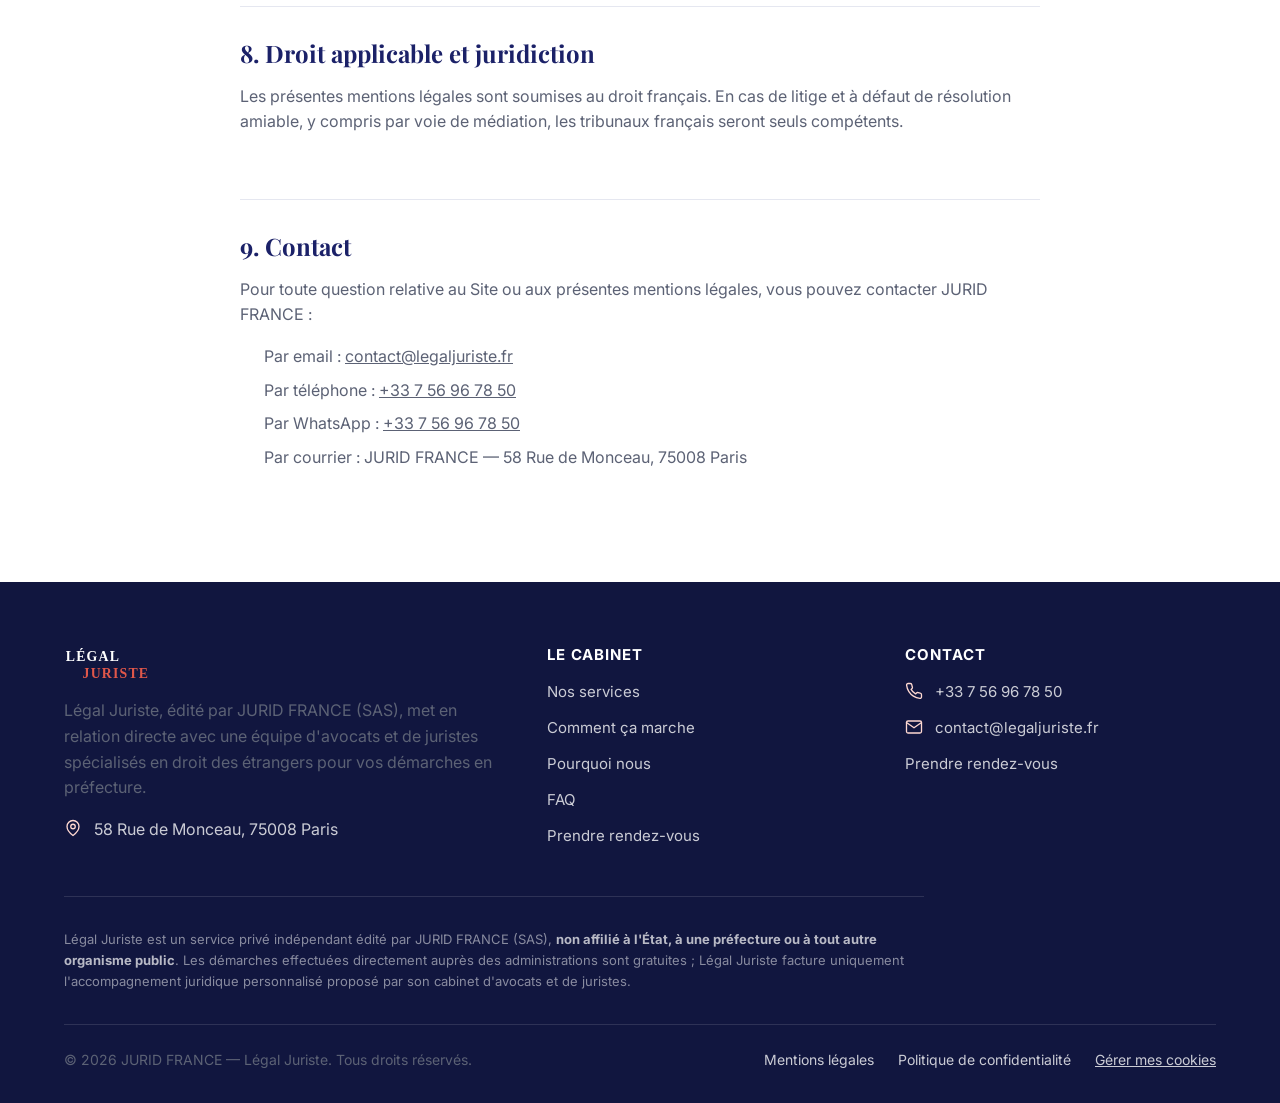
==== commit 6daa6cb6: "Passage au pluriel (équipe d'avocats et de juristes) + connexion formulaire à Google Sheets - Reform" ====
--- a/mentions-legales.html
+++ b/mentions-legales.html
@@ -119,7 +119,7 @@
 
           <section id="activite">
             <h2>3. Activité du site</h2>
-            <p>Le Site a pour objet de présenter les services proposés par Légal Juriste et de permettre aux utilisateurs de prendre contact avec le cabinet en vue d'un rendez-vous avec une avocate ou une juriste spécialisée en droit des étrangers, dans le cadre de l'accompagnement de démarches administratives liées au séjour en France (titre de séjour, renouvellement, naturalisation, recours en préfecture, regroupement familial, etc.).</p>
+            <p>Le Site a pour objet de présenter les services proposés par Légal Juriste et de permettre aux utilisateurs de prendre contact avec le cabinet en vue d'un rendez-vous avec nos avocats et juristes spécialisés en droit des étrangers, dans le cadre de l'accompagnement de démarches administratives liées au séjour en France (titre de séjour, renouvellement, naturalisation, recours en préfecture, regroupement familial, etc.).</p>
             <p>Conformément à son objet social, JURID FRANCE exerce une activité de mise en relation d'internautes avec des professionnels du droit (Code NAF 63.12Z). <strong>Légal Juriste n'est ni un service public, ni un organisme affilié à l'État, à une préfecture ou à toute autre administration.</strong> Les démarches administratives effectuées directement auprès des services publics restent gratuites.</p>
           </section>
 
@@ -137,7 +137,7 @@
 
           <section id="responsabilite">
             <h2>6. Limitation de responsabilité</h2>
-            <p>Les informations présentées sur le Site sont données à titre général et informatif uniquement. Elles ne constituent en aucun cas un conseil juridique personnalisé et ne sauraient se substituer à une consultation individuelle réalisée par l'avocate ou la juriste du cabinet, seule à même d'apprécier la situation propre de chaque personne.</p>
+            <p>Les informations présentées sur le Site sont données à titre général et informatif uniquement. Elles ne constituent en aucun cas un conseil juridique personnalisé et ne sauraient se substituer à une consultation individuelle réalisée par nos avocats et juristes, seuls à même d'apprécier la situation propre de chaque personne.</p>
             <p>JURID FRANCE met tout en œuvre pour assurer l'exactitude et la mise à jour des informations diffusées sur le Site, mais ne peut garantir l'exhaustivité ou l'absence d'erreurs ou d'omissions, notamment en cas d'évolution de la réglementation.</p>
             <p>JURID FRANCE ne saurait être tenue responsable des dommages directs ou indirects résultant de l'accès au Site, de son utilisation, ou de l'impossibilité d'y accéder, sauf faute prouvée de sa part.</p>
           </section>
@@ -181,7 +181,7 @@
           <div class="footer-brand">
             <img src="assets/logo-full-light.svg" alt="Légal Juriste">
           </div>
-          <p>Légal Juriste, édité par JURID FRANCE (SAS), met en relation directe avec une avocate et une juriste spécialisées en droit des étrangers pour vos démarches en préfecture.</p>
+          <p>Légal Juriste, édité par JURID FRANCE (SAS), met en relation directe avec une équipe d'avocats et de juristes spécialisés en droit des étrangers pour vos démarches en préfecture.</p>
           <div class="footer-contact-item">
             <svg class="icon icon-sm" viewBox="0 0 24 24" aria-hidden="true"><path d="M20 10c0 6-8 12-8 12s-8-6-8-12a8 8 0 0 1 16 0Z"/><circle cx="12" cy="10" r="3"/></svg>
             <span>58 Rue de Monceau, 75008 Paris</span>
@@ -215,7 +215,7 @@
         </div>
       </div>
 
-      <p class="footer-disclaimer">Légal Juriste est un service privé indépendant édité par JURID FRANCE (SAS), <strong style="color:rgba(255,255,255,0.7)">non affilié à l'État, à une préfecture ou à tout autre organisme public</strong>. Les démarches effectuées directement auprès des administrations sont gratuites ; Légal Juriste facture uniquement l'accompagnement juridique personnalisé proposé par son cabinet d'avocate et de juriste.</p>
+      <p class="footer-disclaimer">Légal Juriste est un service privé indépendant édité par JURID FRANCE (SAS), <strong style="color:rgba(255,255,255,0.7)">non affilié à l'État, à une préfecture ou à tout autre organisme public</strong>. Les démarches effectuées directement auprès des administrations sont gratuites ; Légal Juriste facture uniquement l'accompagnement juridique personnalisé proposé par son cabinet d'avocats et de juristes.</p>
 
       <div class="footer-bottom">
         <p style="margin:0">© 2026 JURID FRANCE — Légal Juriste. Tous droits réservés.</p>
--- a/css/style.css
+++ b/css/style.css
@@ -1148,6 +1148,27 @@
   text-align: center;
 }
 
+.form-status {
+  margin-top: var(--space-4);
+  padding: var(--space-4);
+  border-radius: var(--radius-sm);
+  font-weight: 600;
+  text-align: center;
+  font-size: 0.9375rem;
+}
+
+.form-status--success {
+  background: rgba(46, 125, 50, 0.1);
+  color: #2e7d32;
+  border: 1px solid rgba(46, 125, 50, 0.25);
+}
+
+.form-status--error {
+  background: rgba(192, 57, 43, 0.1);
+  color: var(--color-red-dark);
+  border: 1px solid rgba(192, 57, 43, 0.25);
+}
+
 /* =========================================================
    Footer
    ========================================================= */
